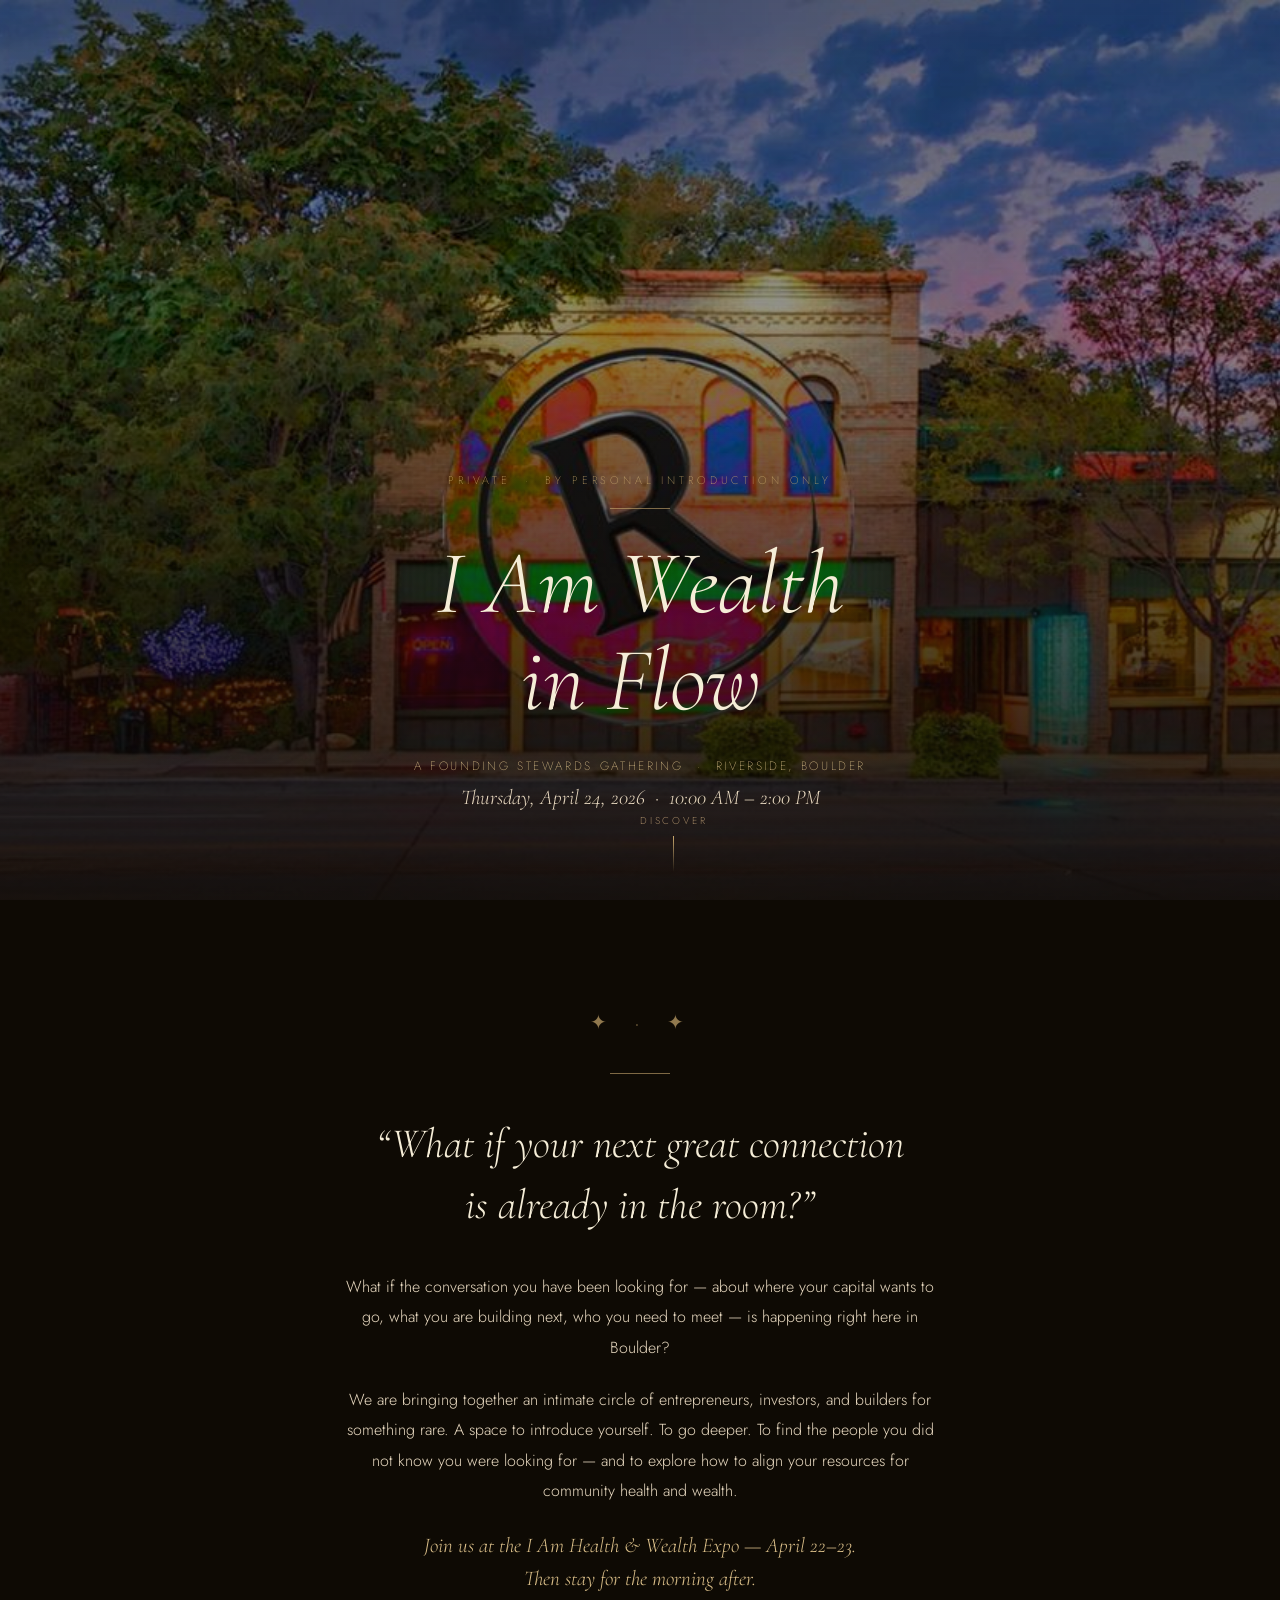
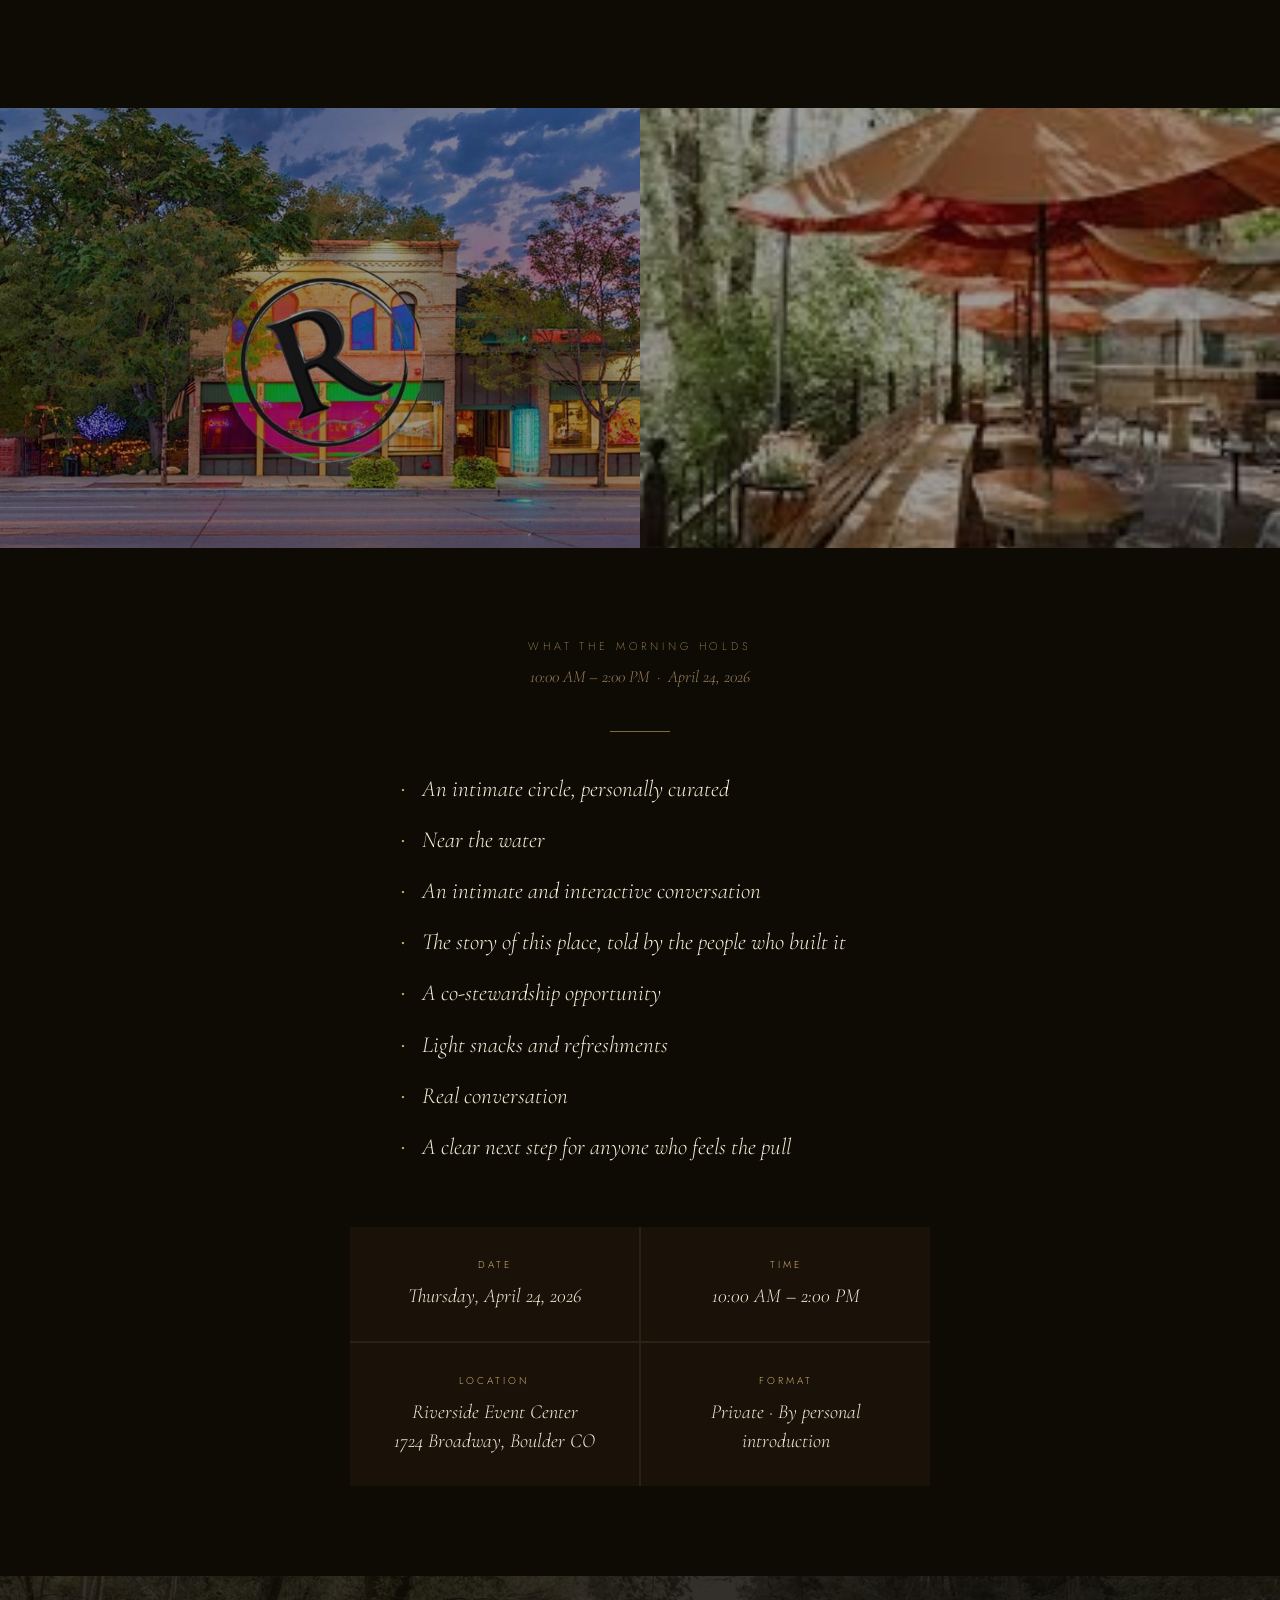
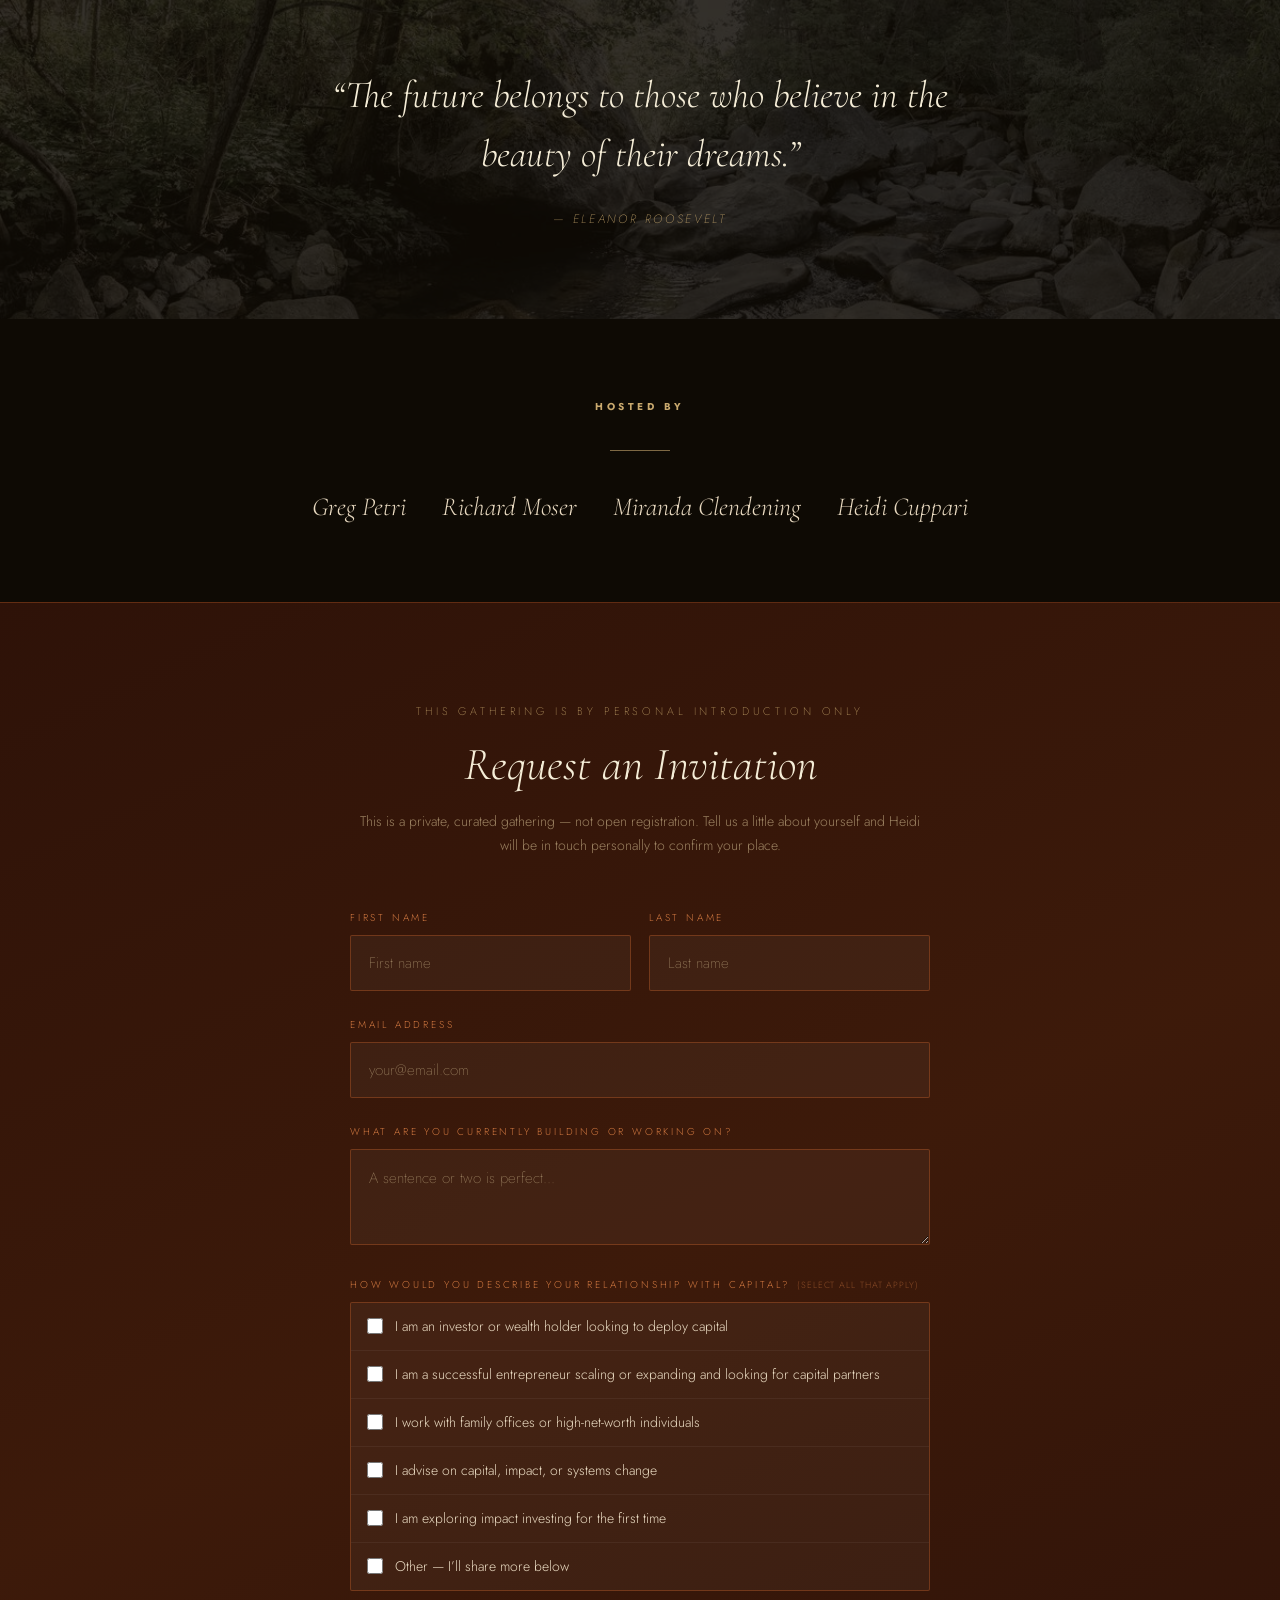
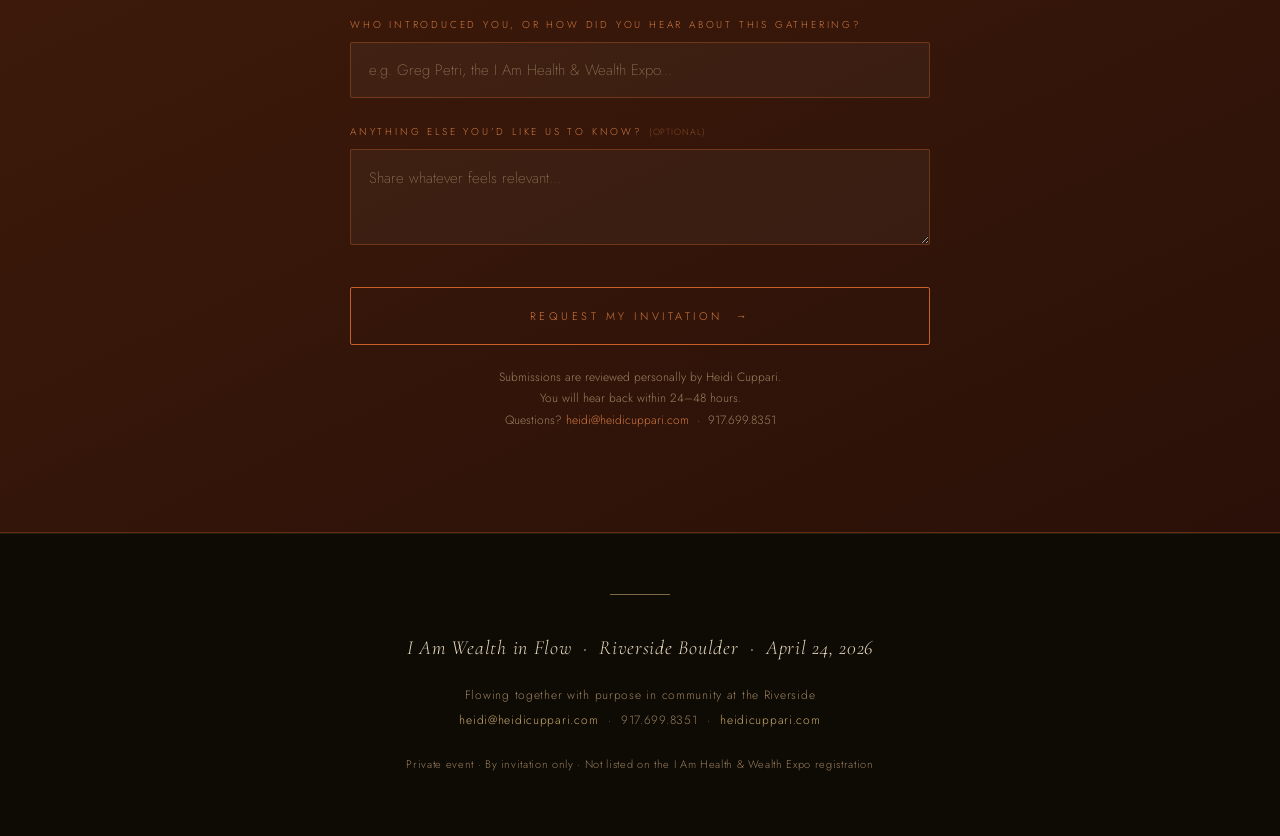
==== wealth-in-flow/index.html @ d9afe70b "Add files via upload" ====
<!DOCTYPE html>
<html lang="en">
<head>
<meta charset="UTF-8">
<meta name="viewport" content="width=device-width, initial-scale=1.0">
<title>I Am Wealth in Flow · April 24, 2026 · Riverside Boulder</title>
<link rel="preconnect" href="https://fonts.googleapis.com">
<link href="https://fonts.googleapis.com/css2?family=Cormorant+Garamond:ital,wght@0,300;0,400;1,300;1,400;1,600&family=Jost:wght@200;300;400;500&display=swap" rel="stylesheet">
<style>
:root {
  --gold: #C9A96E;
  --gold-light: #DCC08A;
  --dark: #0E0A04;
  --dark2: #1A1208;
  --cream: #F5EDD7;
  --cream2: #E8D9C0;
  --muted: #9A8060;
  --terra: #C8602A;
  --terra-light: #D07840;
}
* { margin:0; padding:0; box-sizing:border-box; }
html { scroll-behavior:smooth; }
body { background:var(--dark); color:var(--cream); font-family:'Jost',sans-serif; font-weight:300; overflow-x:hidden; }

.hero { position:relative; height:100vh; min-height:680px; display:flex; flex-direction:column; align-items:center; justify-content:flex-end; padding-bottom:90px; overflow:hidden; }
.hero-bg { position:absolute; inset:0; background-image:url('img_building.jpg'); background-size:cover; background-position:center 40%; filter:brightness(0.58) saturate(1.1); animation:slowZoom 18s ease-out forwards; }
@keyframes slowZoom { from{transform:scale(1.05)} to{transform:scale(1.0)} }
.hero-overlay { position:absolute; inset:0; background:linear-gradient(to bottom, rgba(14,10,4,0.2) 0%, rgba(14,10,4,0) 35%, rgba(14,10,4,0.88) 100%); }
.hero-content { position:relative; text-align:center; z-index:2; opacity:0; transform:translateY(24px); animation:fadeUp 1.2s ease 0.5s forwards; }
@keyframes fadeUp { to{opacity:1;transform:translateY(0)} }
.eyebrow { display:block; font-family:'Jost',sans-serif; font-weight:200; font-size:11px; letter-spacing:0.35em; color:var(--gold); text-transform:uppercase; margin-bottom:20px; }
.hero-rule { width:60px; height:1px; background:var(--gold); margin:0 auto 26px; opacity:0.6; }
.rule { width:60px; height:1px; background:var(--gold); margin:0 auto 40px; opacity:0.6; }
.hero-title { font-family:'Cormorant Garamond',serif; font-weight:300; font-style:italic; font-size:clamp(54px,8vw,90px); line-height:1.08; color:var(--cream); margin:0 0 28px; }
.hero-subtitle { font-family:'Jost',sans-serif; font-weight:200; font-size:12px; letter-spacing:0.22em; color:var(--gold-light); text-transform:uppercase; margin-bottom:10px; }
.hero-date { font-family:'Cormorant Garamond',serif; font-style:italic; font-size:21px; color:var(--cream2); }
.scroll-cue { position:absolute; bottom:28px; left:50%; transform:translateX(-50%); display:flex; flex-direction:column; align-items:center; gap:8px; opacity:0; animation:fadeUp 1s ease 1.8s forwards; }
.scroll-cue span { font-size:10px; letter-spacing:0.28em; color:var(--muted); text-transform:uppercase; }
.scroll-arrow { width:1px; height:36px; background:linear-gradient(to bottom,var(--gold),transparent); animation:pulse 2s ease-in-out infinite; }
@keyframes pulse { 0%,100%{opacity:0.3} 50%{opacity:1} }

section { max-width:760px; margin:0 auto; padding:90px 32px; }
.full-bleed { max-width:100%; padding:0; }

.intro { text-align:center; padding-top:110px; }
.intro .orn { font-family:'Cormorant Garamond',serif; color:var(--gold); font-size:20px; letter-spacing:0.3em; margin-bottom:38px; opacity:0.7; }
.intro h2 { font-family:'Cormorant Garamond',serif; font-style:italic; font-weight:300; font-size:clamp(28px,4vw,42px); line-height:1.45; color:var(--cream); margin-bottom:36px; }
.intro p { font-size:16px; line-height:1.9; color:var(--cream2); margin-bottom:22px; max-width:600px; margin-left:auto; margin-right:auto; }
.intro p.accent { font-family:'Cormorant Garamond',serif; font-style:italic; font-size:21px; color:var(--gold-light); line-height:1.6; }

.image-strip { display:grid; grid-template-columns:1fr 1fr; height:440px; overflow:hidden; }
.img-panel { overflow:hidden; }
.img-panel img { width:100%; height:100%; object-fit:cover; filter:brightness(0.62) saturate(0.9); transition:filter 0.6s ease,transform 0.6s ease; }
.img-panel:hover img { filter:brightness(0.8) saturate(1.1); transform:scale(1.04); }

.morning { text-align:center; }
.morning h3 { font-family:'Jost',sans-serif; font-weight:200; font-size:11px; letter-spacing:0.35em; color:var(--gold); text-transform:uppercase; margin-bottom:12px; }
.morning .sub-time { font-family:'Cormorant Garamond',serif; font-style:italic; font-size:17px; color:var(--muted); margin-bottom:44px; }
.bullets { list-style:none; display:flex; flex-direction:column; gap:18px; max-width:480px; margin:0 auto 64px; }
.bullets li { font-family:'Cormorant Garamond',serif; font-style:italic; font-size:23px; color:var(--cream); line-height:1.4; display:flex; align-items:baseline; gap:16px; }
.bullets li::before { content:'·'; color:var(--gold); font-size:30px; flex-shrink:0; line-height:1; }

.details-grid { display:grid; grid-template-columns:1fr 1fr; gap:2px; background:rgba(201,169,110,0.15); max-width:580px; margin:0 auto; }
.detail-cell { background:var(--dark2); padding:30px 32px; }
.detail-label { font-size:10px; letter-spacing:0.3em; color:var(--gold); text-transform:uppercase; margin-bottom:10px; }
.detail-value { font-family:'Cormorant Garamond',serif; font-style:italic; font-size:20px; color:var(--cream); line-height:1.45; }

.quote-band { padding:90px 32px; text-align:center; position:relative; overflow:hidden; }
.quote-band::before { content:''; position:absolute; inset:0; background-image:url('img_creek.jpg'); background-size:cover; background-position:center; opacity:0.16; filter:saturate(0.4); }
.quote-band blockquote { position:relative; font-family:'Cormorant Garamond',serif; font-style:italic; font-weight:300; font-size:clamp(24px,3.5vw,38px); line-height:1.55; color:var(--cream); max-width:640px; margin:0 auto 22px; }
.quote-band cite { position:relative; font-family:'Jost',sans-serif; font-weight:200; font-size:12px; letter-spacing:0.22em; color:var(--gold); text-transform:uppercase; }

.hosts { text-align:center; padding:80px 32px; }
.hosts h3 { font-size:10px; letter-spacing:0.35em; color:var(--gold); text-transform:uppercase; margin-bottom:36px; }
.host-names { display:flex; flex-wrap:wrap; justify-content:center; gap:8px 36px; }
.host-name { font-family:'Cormorant Garamond',serif; font-style:italic; font-size:26px; color:var(--cream2); }

.form-section { background:linear-gradient(155deg,#2E1208 0%,#3D1A0A 45%,#2A1008 100%); border-top:1px solid rgba(210,100,40,0.3); border-bottom:1px solid rgba(210,100,40,0.3); padding:100px 32px; text-align:center; }
.form-inner { max-width:580px; margin:0 auto; }
.form-section .eyebrow { margin-bottom:16px; }
.form-section h2 { font-family:'Cormorant Garamond',serif; font-style:italic; font-weight:300; font-size:clamp(32px,4vw,46px); color:var(--cream); line-height:1.3; margin-bottom:14px; }
.form-section .sub { font-size:14px; color:var(--muted); line-height:1.75; margin-bottom:52px; }
.form-group { margin-bottom:26px; text-align:left; }
.form-group > label { display:block; font-size:10px; letter-spacing:0.28em; color:var(--terra-light); text-transform:uppercase; margin-bottom:10px; }
.form-group input, .form-group textarea { width:100%; background:rgba(255,255,255,0.04); border:1px solid rgba(210,100,40,0.35); border-radius:2px; padding:16px 18px; color:var(--cream); font-family:'Jost',sans-serif; font-weight:300; font-size:15px; outline:none; transition:border-color 0.3s,background 0.3s; }
.form-group input:focus, .form-group textarea:focus { border-color:var(--terra); background:rgba(210,100,40,0.08); }
.form-group input::placeholder, .form-group textarea::placeholder { color:var(--muted); font-weight:200; }
.form-group textarea { resize:vertical; min-height:96px; line-height:1.65; }
.form-row { display:grid; grid-template-columns:1fr 1fr; gap:18px; }

.multi-select-wrap { background:rgba(255,255,255,0.04); border:1px solid rgba(210,100,40,0.35); border-radius:2px; }
.ms-option { display:flex; align-items:flex-start; gap:12px; padding:13px 16px; transition:background 0.2s; cursor:pointer; }
.ms-option:not(:last-child) { border-bottom:1px solid rgba(255,255,255,0.05); }
.ms-option:hover { background:rgba(210,100,40,0.08); }
.ms-option input[type="checkbox"] { width:16px; height:16px; min-width:16px; margin-top:2px; accent-color:var(--terra); cursor:pointer; }
.ms-label { font-family:'Jost',sans-serif; font-weight:300; font-size:14px; color:var(--cream2); line-height:1.5; cursor:pointer; }

.submit-btn { width:100%; padding:20px; background:transparent; border:1px solid var(--terra); color:var(--terra-light); font-family:'Jost',sans-serif; font-weight:300; font-size:11px; letter-spacing:0.32em; text-transform:uppercase; cursor:pointer; transition:all 0.35s ease; margin-top:10px; border-radius:2px; }
.submit-btn:hover { background:var(--terra); color:#fff; letter-spacing:0.42em; }
.submit-btn:disabled { opacity:0.6; cursor:not-allowed; letter-spacing:0.32em; }
.form-note { font-size:12px; color:var(--muted); margin-top:22px; line-height:1.8; }
.form-note a { color:var(--terra-light); text-decoration:none; }

.success-msg { display:none; text-align:center; padding:48px 0; }
.success-msg .ck { font-size:36px; color:var(--terra-light); margin-bottom:22px; }
.success-msg h3 { font-family:'Cormorant Garamond',serif; font-style:italic; font-size:32px; color:var(--cream); margin-bottom:16px; }
.success-msg p { font-size:15px; color:var(--cream2); line-height:1.75; }

footer { text-align:center; padding:60px 32px; border-top:1px solid rgba(201,169,110,0.12); }
footer p { font-size:12px; color:var(--muted); letter-spacing:0.06em; line-height:2.1; }
footer a { color:var(--gold); text-decoration:none; }

.fade-in { opacity:0; transform:translateY(28px); transition:opacity 0.85s ease,transform 0.85s ease; }
.fade-in.visible { opacity:1; transform:translateY(0); }

@media(max-width:600px) {
  .form-row { grid-template-columns:1fr; }
  .details-grid { grid-template-columns:1fr; }
  .image-strip { grid-template-columns:1fr; height:auto; }
  .img-panel { height:260px; }
  .host-names { gap:6px 20px; }
}
</style>
</head>
<body>

<div class="hero">
  <div class="hero-bg"></div>
  <div class="hero-overlay"></div>
  <div class="hero-content">
    <span class="eyebrow">Private &nbsp;·&nbsp; By Personal Introduction Only</span>
    <div class="hero-rule"></div>
    <h1 class="hero-title">I Am Wealth<br>in Flow</h1>
    <p class="hero-subtitle">A Founding Stewards Gathering &nbsp;·&nbsp; Riverside, Boulder</p>
    <p class="hero-date">Thursday, April 24, 2026 &nbsp;&middot;&nbsp; 10:00 AM &ndash; 2:00 PM</p>
  </div>
  <div class="scroll-cue">
    <span>Discover</span>
    <div class="scroll-arrow"></div>
  </div>
</div>

<section class="intro fade-in">
  <div class="orn">✦ &nbsp;·&nbsp; ✦</div>
  <div class="rule"></div>
  <h2>&ldquo;What if your next great connection<br>is already in the room?&rdquo;</h2>
  <p>What if the conversation you have been looking for &mdash; about where your capital wants to go, what you are building next, who you need to meet &mdash; is happening right here in Boulder?</p>
  <p>We are bringing together an intimate circle of entrepreneurs, investors, and builders for something rare. A space to introduce yourself. To go deeper. To find the people you did not know you were looking for &mdash; and to explore how to align your resources for community health and wealth.</p>
  <p class="accent">Join us at the I Am Health &amp; Wealth Expo &mdash; April 22&ndash;23.<br>Then stay for the morning after.</p>
</section>

<div class="image-strip full-bleed fade-in">
  <div class="img-panel"><img src="img_building.jpg" alt="Riverside Boulder at dusk"></div>
  <div class="img-panel"><img src="img_patio.jpg" alt="Riverside patio"></div>
</div>

<section class="morning fade-in">
  <h3>What the Morning Holds</h3>
  <p class="sub-time">10:00 AM &ndash; 2:00 PM &nbsp;&middot;&nbsp; April 24, 2026</p>
  <div class="rule"></div>
  <ul class="bullets">
    <li>An intimate circle, personally curated</li>
    <li>Near the water</li>
    <li>An intimate and interactive conversation</li>
    <li>The story of this place, told by the people who built it</li>
    <li>A co-stewardship opportunity</li>
    <li>Light snacks and refreshments</li>
    <li>Real conversation</li>
    <li>A clear next step for anyone who feels the pull</li>
  </ul>
  <div class="details-grid">
    <div class="detail-cell"><div class="detail-label">Date</div><div class="detail-value">Thursday, April 24, 2026</div></div>
    <div class="detail-cell"><div class="detail-label">Time</div><div class="detail-value">10:00 AM &ndash; 2:00 PM</div></div>
    <div class="detail-cell"><div class="detail-label">Location</div><div class="detail-value">Riverside Event Center<br>1724 Broadway, Boulder CO</div></div>
    <div class="detail-cell"><div class="detail-label">Format</div><div class="detail-value">Private &middot; By personal introduction</div></div>
  </div>
</section>

<div class="quote-band fade-in">
  <blockquote>&ldquo;The future belongs to those who believe in the beauty of their dreams.&rdquo;</blockquote>
  <cite>&mdash; Eleanor Roosevelt</cite>
</div>

<div class="hosts fade-in">
  <h3>Hosted By</h3>
  <div class="rule"></div>
  <div class="host-names">
    <span class="host-name">Greg Petri</span>
    <span class="host-name">Richard Moser</span>
    <span class="host-name">Miranda Clendening</span>
    <span class="host-name">Heidi Cuppari</span>
  </div>
</div>

<div class="form-section fade-in">
  <div class="form-inner">
    <span class="eyebrow">This gathering is by personal introduction only</span>
    <h2>Request an Invitation</h2>
    <p class="sub">This is a private, curated gathering &mdash; not open registration. Tell us a little about yourself and Heidi will be in touch personally to confirm your place.</p>

    <form id="inviteForm" action="https://formspree.io/f/xnjojddd" method="POST">
      <input type="hidden" name="_subject" value="I Am Wealth in Flow — Invitation Request">

      <div class="form-row">
        <div class="form-group">
          <label>First Name</label>
          <input type="text" name="first_name" placeholder="First name" required>
        </div>
        <div class="form-group">
          <label>Last Name</label>
          <input type="text" name="last_name" placeholder="Last name" required>
        </div>
      </div>

      <div class="form-group">
        <label>Email Address</label>
        <input type="email" name="email" placeholder="your@email.com" required>
      </div>

      <div class="form-group">
        <label>What are you currently building or working on?</label>
        <textarea name="building" placeholder="A sentence or two is perfect..." required></textarea>
      </div>

      <div class="form-group">
        <label>How would you describe your relationship with capital? <span style="opacity:0.5;font-size:9px;letter-spacing:0.1em;">(select all that apply)</span></label>
        <div class="multi-select-wrap">
          <label class="ms-option">
            <input type="checkbox" name="capital_rel[]" value="investor">
            <span class="ms-label">I am an investor or wealth holder looking to deploy capital</span>
          </label>
          <label class="ms-option">
            <input type="checkbox" name="capital_rel[]" value="entrepreneur_scaling">
            <span class="ms-label">I am a successful entrepreneur scaling or expanding and looking for capital partners</span>
          </label>
          <label class="ms-option">
            <input type="checkbox" name="capital_rel[]" value="family_office">
            <span class="ms-label">I work with family offices or high-net-worth individuals</span>
          </label>
          <label class="ms-option">
            <input type="checkbox" name="capital_rel[]" value="advisor">
            <span class="ms-label">I advise on capital, impact, or systems change</span>
          </label>
          <label class="ms-option">
            <input type="checkbox" name="capital_rel[]" value="exploring">
            <span class="ms-label">I am exploring impact investing for the first time</span>
          </label>
          <label class="ms-option">
            <input type="checkbox" name="capital_rel[]" value="other">
            <span class="ms-label">Other &mdash; I&rsquo;ll share more below</span>
          </label>
        </div>
      </div>

      <div class="form-group">
        <label>Who introduced you, or how did you hear about this gathering?</label>
        <input type="text" name="referral" placeholder="e.g. Greg Petri, the I Am Health &amp; Wealth Expo..." required>
      </div>

      <div class="form-group">
        <label>Anything else you&rsquo;d like us to know? <span style="opacity:0.5;font-size:9px;letter-spacing:0.1em;">(optional)</span></label>
        <textarea name="additional" placeholder="Share whatever feels relevant..."></textarea>
      </div>

      <button type="submit" class="submit-btn" id="submitBtn">Request My Invitation &nbsp;&rarr;</button>
      <p class="form-note">
        Submissions are reviewed personally by Heidi Cuppari.<br>
        You will hear back within 24&ndash;48 hours.<br>
        Questions? <a href="mailto:heidi@heidicuppari.com">heidi@heidicuppari.com</a> &nbsp;&middot;&nbsp; 917.699.8351
      </p>
    </form>

    <div class="success-msg" id="successMsg">
      <div class="ck">✦</div>
      <h3>Your request has been received.</h3>
      <p>Thank you for your interest in I Am Wealth in Flow.<br>
      Heidi will review your request personally and be in touch within 24&ndash;48 hours.<br><br>
      <em style="font-family:'Cormorant Garamond',serif;font-size:18px;color:var(--terra-light);">We look forward to welcoming you to the water.</em></p>
    </div>
  </div>
</div>

<footer>
  <div class="rule" style="margin-bottom:32px;"></div>
  <p><span style="font-family:'Cormorant Garamond',serif;font-style:italic;font-size:20px;color:var(--cream2);font-weight:300;">I Am Wealth in Flow &nbsp;&middot;&nbsp; Riverside Boulder &nbsp;&middot;&nbsp; April 24, 2026</span></p>
  <p style="margin-top:14px;">Flowing together with purpose in community at the Riverside</p>
  <p><a href="mailto:heidi@heidicuppari.com">heidi@heidicuppari.com</a> &nbsp;&middot;&nbsp; 917.699.8351 &nbsp;&middot;&nbsp; <a href="https://heidicuppari.com" target="_blank">heidicuppari.com</a></p>
  <p style="margin-top:20px;font-size:11px;">Private event &middot; By invitation only &middot; Not listed on the I Am Health &amp; Wealth Expo registration</p>
</footer>

<script>
const observer = new IntersectionObserver((entries) => {
  entries.forEach(e => {
    if (e.isIntersecting) { e.target.classList.add('visible'); observer.unobserve(e.target); }
  });
}, { threshold: 0.1 });
document.querySelectorAll('.fade-in').forEach(el => observer.observe(el));

document.getElementById('inviteForm').addEventListener('submit', async function(e) {
  e.preventDefault();
  const form = this;
  const btn = document.getElementById('submitBtn');
  const msg = document.getElementById('successMsg');
  btn.textContent = 'Sending...';
  btn.disabled = true;
  try {
    const res = await fetch(form.action, { method:'POST', body:new FormData(form), headers:{'Accept':'application/json'} });
    if (res.ok) {
      form.style.cssText = 'opacity:0;transition:opacity 0.4s ease;';
      setTimeout(() => {
        form.style.display = 'none';
        msg.style.cssText = 'display:block;opacity:0;transition:opacity 0.6s ease;';
        setTimeout(() => { msg.style.opacity = '1'; }, 50);
      }, 400);
    } else {
      btn.textContent = 'Something went wrong — please email heidi@heidicuppari.com';
      btn.style.fontSize = '10px';
      btn.disabled = false;
    }
  } catch(err) {
    btn.textContent = 'Something went wrong — please email heidi@heidicuppari.com';
    btn.style.fontSize = '10px';
    btn.disabled = false;
  }
});
</script>

</body>
</html>
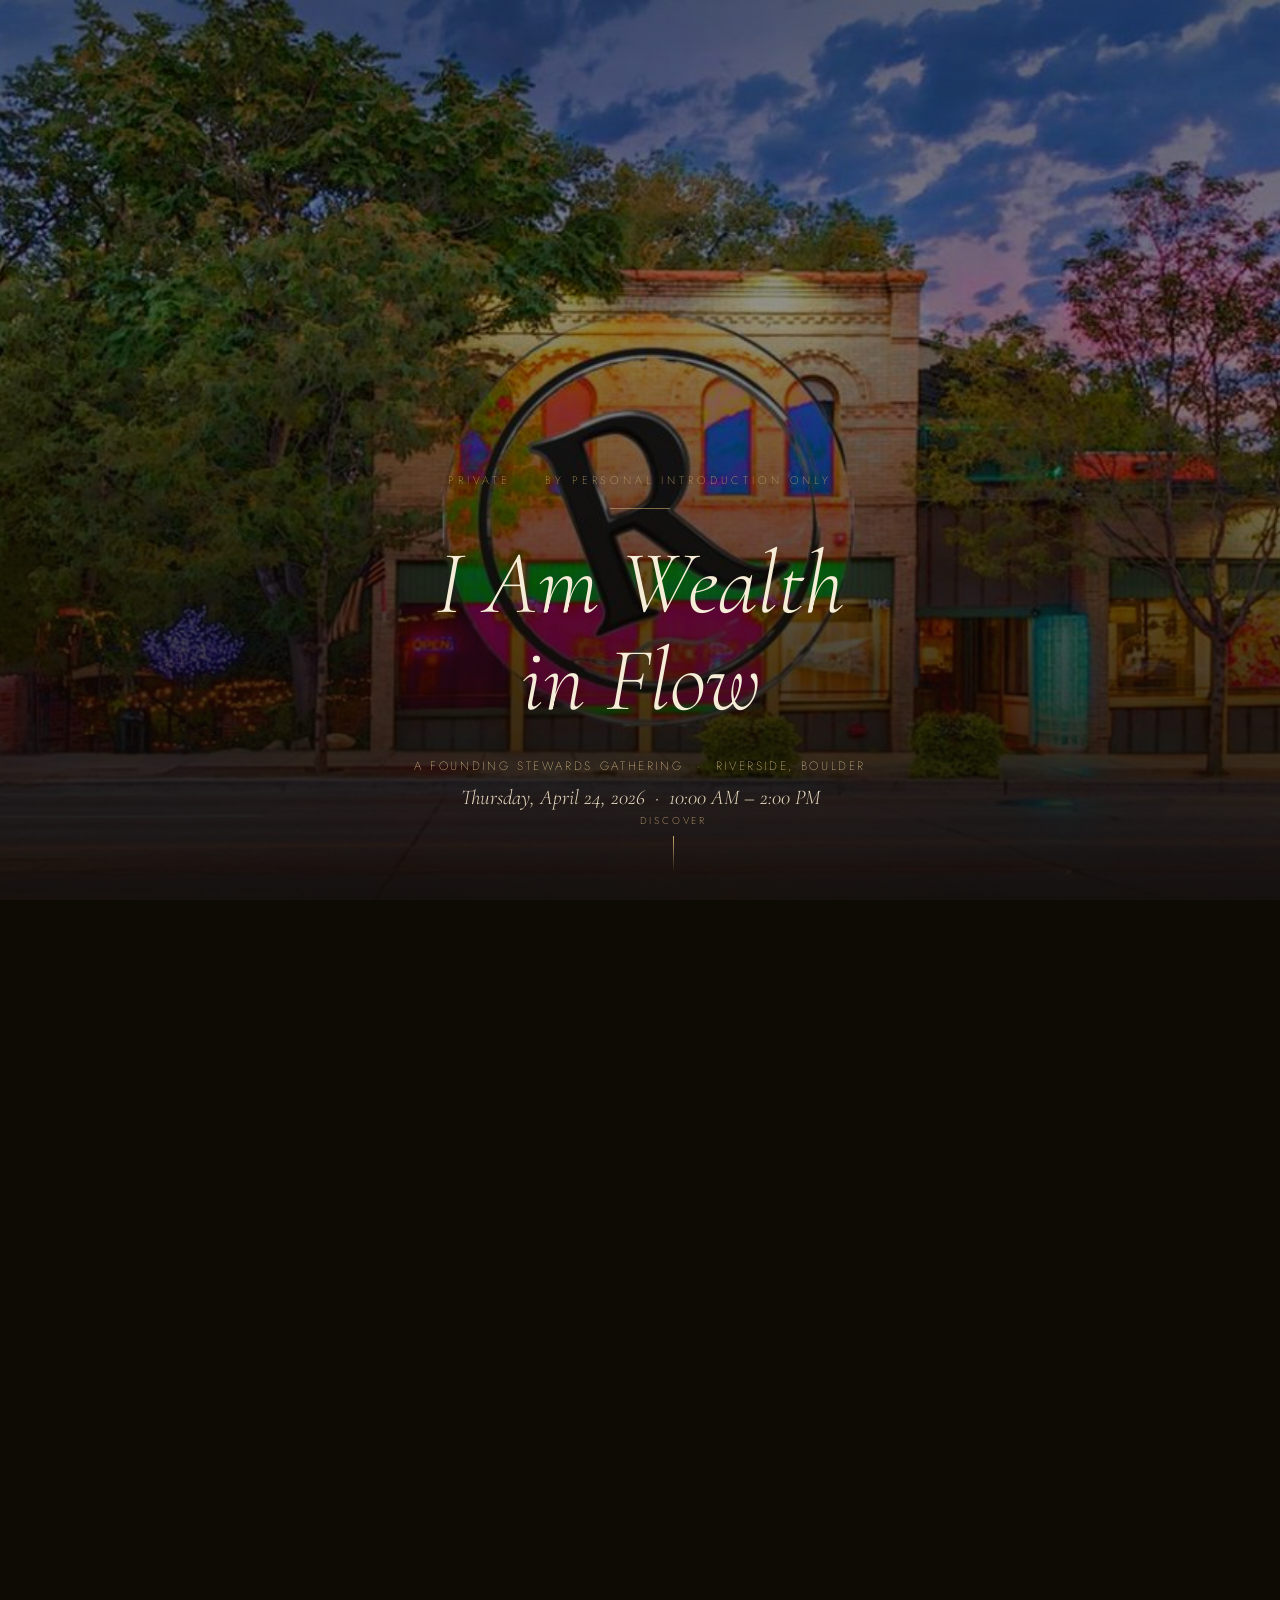
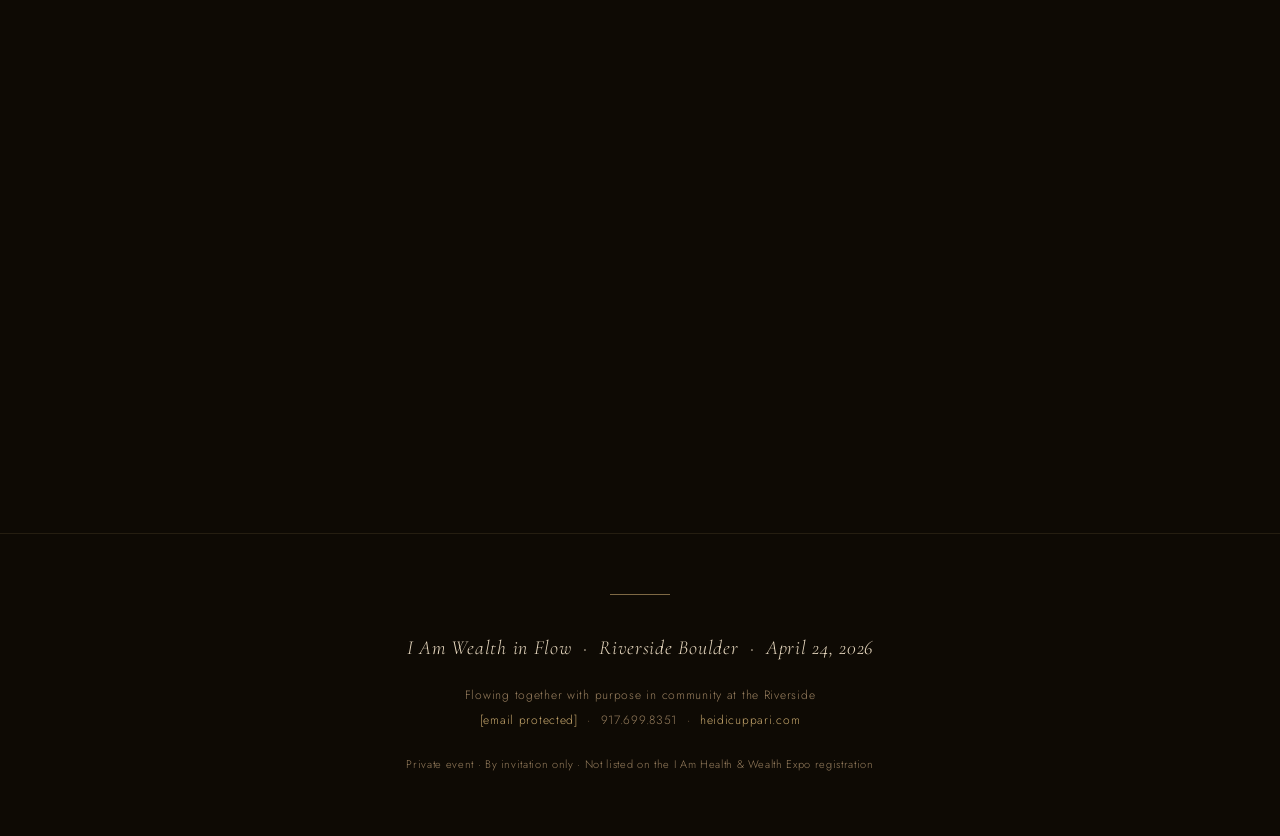
==== commit 0ca7044f: "Add files via upload" ====
--- a/wealth-in-flow/index.html
+++ b/wealth-in-flow/index.html
@@ -15,8 +15,8 @@
   --cream: #F5EDD7;
   --cream2: #E8D9C0;
   --muted: #9A8060;
-  --terra: #C8602A;
-  --terra-light: #D07840;
+  
+  
 }
 * { margin:0; padding:0; box-sizing:border-box; }
 html { scroll-behavior:smooth; }
@@ -75,34 +75,34 @@
 .host-names { display:flex; flex-wrap:wrap; justify-content:center; gap:8px 36px; }
 .host-name { font-family:'Cormorant Garamond',serif; font-style:italic; font-size:26px; color:var(--cream2); }
 
-.form-section { background:linear-gradient(155deg,#2E1208 0%,#3D1A0A 45%,#2A1008 100%); border-top:1px solid rgba(210,100,40,0.3); border-bottom:1px solid rgba(210,100,40,0.3); padding:100px 32px; text-align:center; }
+.form-section { background:linear-gradient(155deg,#1A1208 0%,#221608 45%,#1A1005 100%); border-top:1px solid rgba(201,169,110,0.25); border-bottom:1px solid rgba(201,169,110,0.25); padding:100px 32px; text-align:center; }
 .form-inner { max-width:580px; margin:0 auto; }
 .form-section .eyebrow { margin-bottom:16px; }
 .form-section h2 { font-family:'Cormorant Garamond',serif; font-style:italic; font-weight:300; font-size:clamp(32px,4vw,46px); color:var(--cream); line-height:1.3; margin-bottom:14px; }
 .form-section .sub { font-size:14px; color:var(--muted); line-height:1.75; margin-bottom:52px; }
 .form-group { margin-bottom:26px; text-align:left; }
-.form-group > label { display:block; font-size:10px; letter-spacing:0.28em; color:var(--terra-light); text-transform:uppercase; margin-bottom:10px; }
-.form-group input, .form-group textarea { width:100%; background:rgba(255,255,255,0.04); border:1px solid rgba(210,100,40,0.35); border-radius:2px; padding:16px 18px; color:var(--cream); font-family:'Jost',sans-serif; font-weight:300; font-size:15px; outline:none; transition:border-color 0.3s,background 0.3s; }
-.form-group input:focus, .form-group textarea:focus { border-color:var(--terra); background:rgba(210,100,40,0.08); }
+.form-group > label { display:block; font-size:10px; letter-spacing:0.28em; color:var(--gold-light); text-transform:uppercase; margin-bottom:10px; }
+.form-group input, .form-group textarea { width:100%; background:rgba(255,255,255,0.04); border:1px solid rgba(201,169,110,0.3); border-radius:2px; padding:16px 18px; color:var(--cream); font-family:'Jost',sans-serif; font-weight:300; font-size:15px; outline:none; transition:border-color 0.3s,background 0.3s; }
+.form-group input:focus, .form-group textarea:focus { border-color:var(--gold); background:rgba(201,169,110,0.07); }
 .form-group input::placeholder, .form-group textarea::placeholder { color:var(--muted); font-weight:200; }
 .form-group textarea { resize:vertical; min-height:96px; line-height:1.65; }
 .form-row { display:grid; grid-template-columns:1fr 1fr; gap:18px; }
 
-.multi-select-wrap { background:rgba(255,255,255,0.04); border:1px solid rgba(210,100,40,0.35); border-radius:2px; }
+.multi-select-wrap { background:rgba(255,255,255,0.04); border:1px solid rgba(201,169,110,0.3); border-radius:2px; }
 .ms-option { display:flex; align-items:flex-start; gap:12px; padding:13px 16px; transition:background 0.2s; cursor:pointer; }
 .ms-option:not(:last-child) { border-bottom:1px solid rgba(255,255,255,0.05); }
-.ms-option:hover { background:rgba(210,100,40,0.08); }
-.ms-option input[type="checkbox"] { width:16px; height:16px; min-width:16px; margin-top:2px; accent-color:var(--terra); cursor:pointer; }
+.ms-option:hover { background:rgba(201,169,110,0.07); }
+.ms-option input[type="checkbox"] { width:16px; height:16px; min-width:16px; margin-top:2px; accent-color:var(--gold); cursor:pointer; }
 .ms-label { font-family:'Jost',sans-serif; font-weight:300; font-size:14px; color:var(--cream2); line-height:1.5; cursor:pointer; }
 
-.submit-btn { width:100%; padding:20px; background:transparent; border:1px solid var(--terra); color:var(--terra-light); font-family:'Jost',sans-serif; font-weight:300; font-size:11px; letter-spacing:0.32em; text-transform:uppercase; cursor:pointer; transition:all 0.35s ease; margin-top:10px; border-radius:2px; }
-.submit-btn:hover { background:var(--terra); color:#fff; letter-spacing:0.42em; }
+.submit-btn { width:100%; padding:20px; background:transparent; border:1px solid var(--gold); color:var(--gold-light); font-family:'Jost',sans-serif; font-weight:300; font-size:11px; letter-spacing:0.32em; text-transform:uppercase; cursor:pointer; transition:all 0.35s ease; margin-top:10px; border-radius:2px; }
+.submit-btn:hover { background:var(--gold); color:var(--dark); letter-spacing:0.42em; }
 .submit-btn:disabled { opacity:0.6; cursor:not-allowed; letter-spacing:0.32em; }
 .form-note { font-size:12px; color:var(--muted); margin-top:22px; line-height:1.8; }
-.form-note a { color:var(--terra-light); text-decoration:none; }
+.form-note a { color:var(--gold-light); text-decoration:none; }
 
 .success-msg { display:none; text-align:center; padding:48px 0; }
-.success-msg .ck { font-size:36px; color:var(--terra-light); margin-bottom:22px; }
+.success-msg .ck { font-size:36px; color:var(--gold-light); margin-bottom:22px; }
 .success-msg h3 { font-family:'Cormorant Garamond',serif; font-style:italic; font-size:32px; color:var(--cream); margin-bottom:16px; }
 .success-msg p { font-size:15px; color:var(--cream2); line-height:1.75; }
 
@@ -266,7 +266,7 @@
       <p class="form-note">
         Submissions are reviewed personally by Heidi Cuppari.<br>
         You will hear back within 24&ndash;48 hours.<br>
-        Questions? <a href="mailto:heidi@heidicuppari.com">heidi@heidicuppari.com</a> &nbsp;&middot;&nbsp; 917.699.8351
+        Questions? <a href="/cdn-cgi/l/email-protection#036b666a676a436b666a676a6076737362716a2d606c6e"><span class="__cf_email__" data-cfemail="167e737f727f567e737f727f7563666677647f3875797b">[email&#160;protected]</span></a> &nbsp;&middot;&nbsp; 917.699.8351
       </p>
     </form>
 
@@ -275,7 +275,7 @@
       <h3>Your request has been received.</h3>
       <p>Thank you for your interest in I Am Wealth in Flow.<br>
       Heidi will review your request personally and be in touch within 24&ndash;48 hours.<br><br>
-      <em style="font-family:'Cormorant Garamond',serif;font-size:18px;color:var(--terra-light);">We look forward to welcoming you to the water.</em></p>
+      <em style="font-family:'Cormorant Garamond',serif;font-size:18px;color:var(--gold-light);">We look forward to welcoming you to the water.</em></p>
     </div>
   </div>
 </div>
@@ -284,11 +284,11 @@
   <div class="rule" style="margin-bottom:32px;"></div>
   <p><span style="font-family:'Cormorant Garamond',serif;font-style:italic;font-size:20px;color:var(--cream2);font-weight:300;">I Am Wealth in Flow &nbsp;&middot;&nbsp; Riverside Boulder &nbsp;&middot;&nbsp; April 24, 2026</span></p>
   <p style="margin-top:14px;">Flowing together with purpose in community at the Riverside</p>
-  <p><a href="mailto:heidi@heidicuppari.com">heidi@heidicuppari.com</a> &nbsp;&middot;&nbsp; 917.699.8351 &nbsp;&middot;&nbsp; <a href="https://heidicuppari.com" target="_blank">heidicuppari.com</a></p>
+  <p><a href="/cdn-cgi/l/email-protection#b0d8d5d9d4d9f0d8d5d9d4d9d3c5c0c0d1c2d99ed3dfdd"><span class="__cf_email__" data-cfemail="543c313d303d143c313d303d3721242435263d7a373b39">[email&#160;protected]</span></a> &nbsp;&middot;&nbsp; 917.699.8351 &nbsp;&middot;&nbsp; <a href="https://heidicuppari.com" target="_blank">heidicuppari.com</a></p>
   <p style="margin-top:20px;font-size:11px;">Private event &middot; By invitation only &middot; Not listed on the I Am Health &amp; Wealth Expo registration</p>
 </footer>
 
-<script>
+<script data-cfasync="false" src="/cdn-cgi/scripts/5c5dd728/cloudflare-static/email-decode.min.js"></script><script>
 const observer = new IntersectionObserver((entries) => {
   entries.forEach(e => {
     if (e.isIntersecting) { e.target.classList.add('visible'); observer.unobserve(e.target); }
@@ -310,13 +310,8 @@
       setTimeout(() => {
         form.style.display = 'none';
         msg.style.cssText = 'display:block;opacity:0;transition:opacity 0.6s ease;';
-        setTimeout(() => { msg.style.opacity = '1'; }, 50);
-      }, 400);
-    } else {
-      btn.textContent = 'Something went wrong — please email heidi@heidicuppari.com';
-      btn.style.fontSize = '10px';
-      btn.disabled = false;
-    }
+        setTimeout(() => { msg.style.opacity = '1'; 
+    }}, 400);
   } catch(err) {
     btn.textContent = 'Something went wrong — please email heidi@heidicuppari.com';
     btn.style.fontSize = '10px';
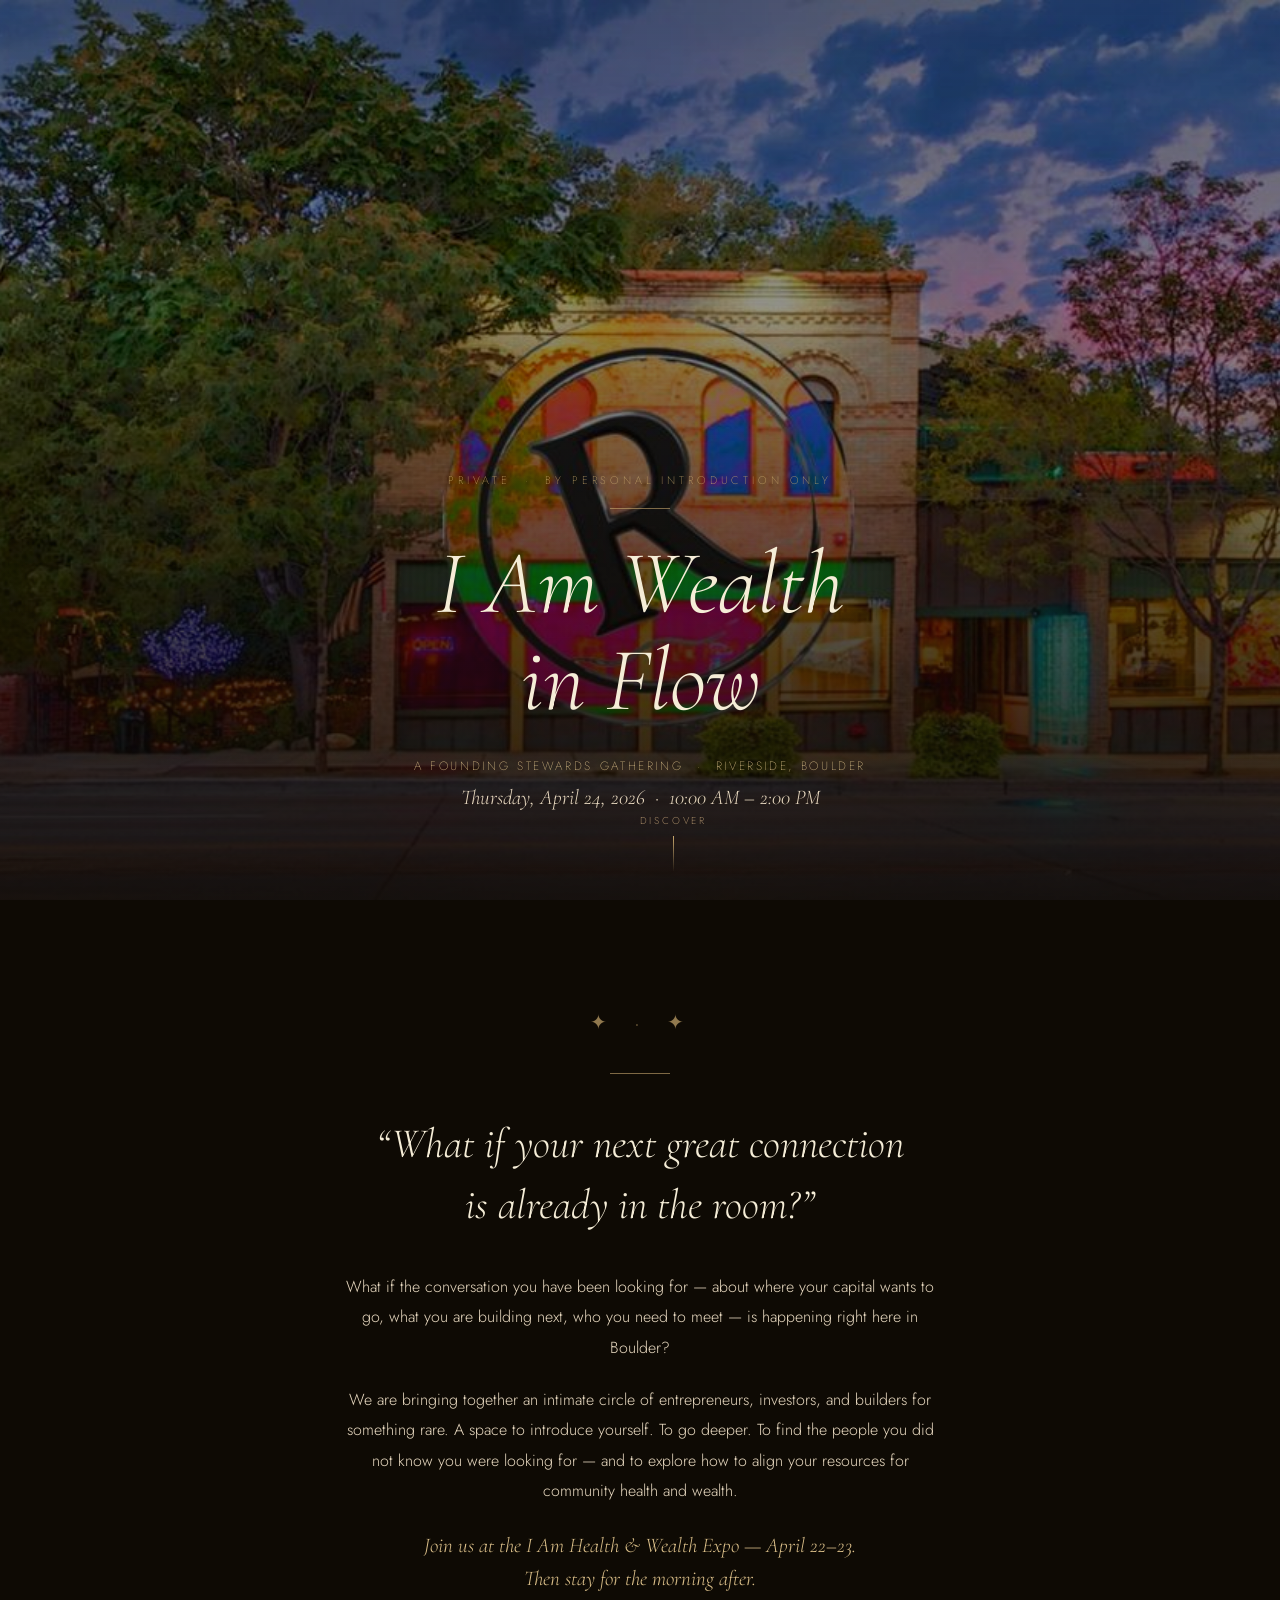
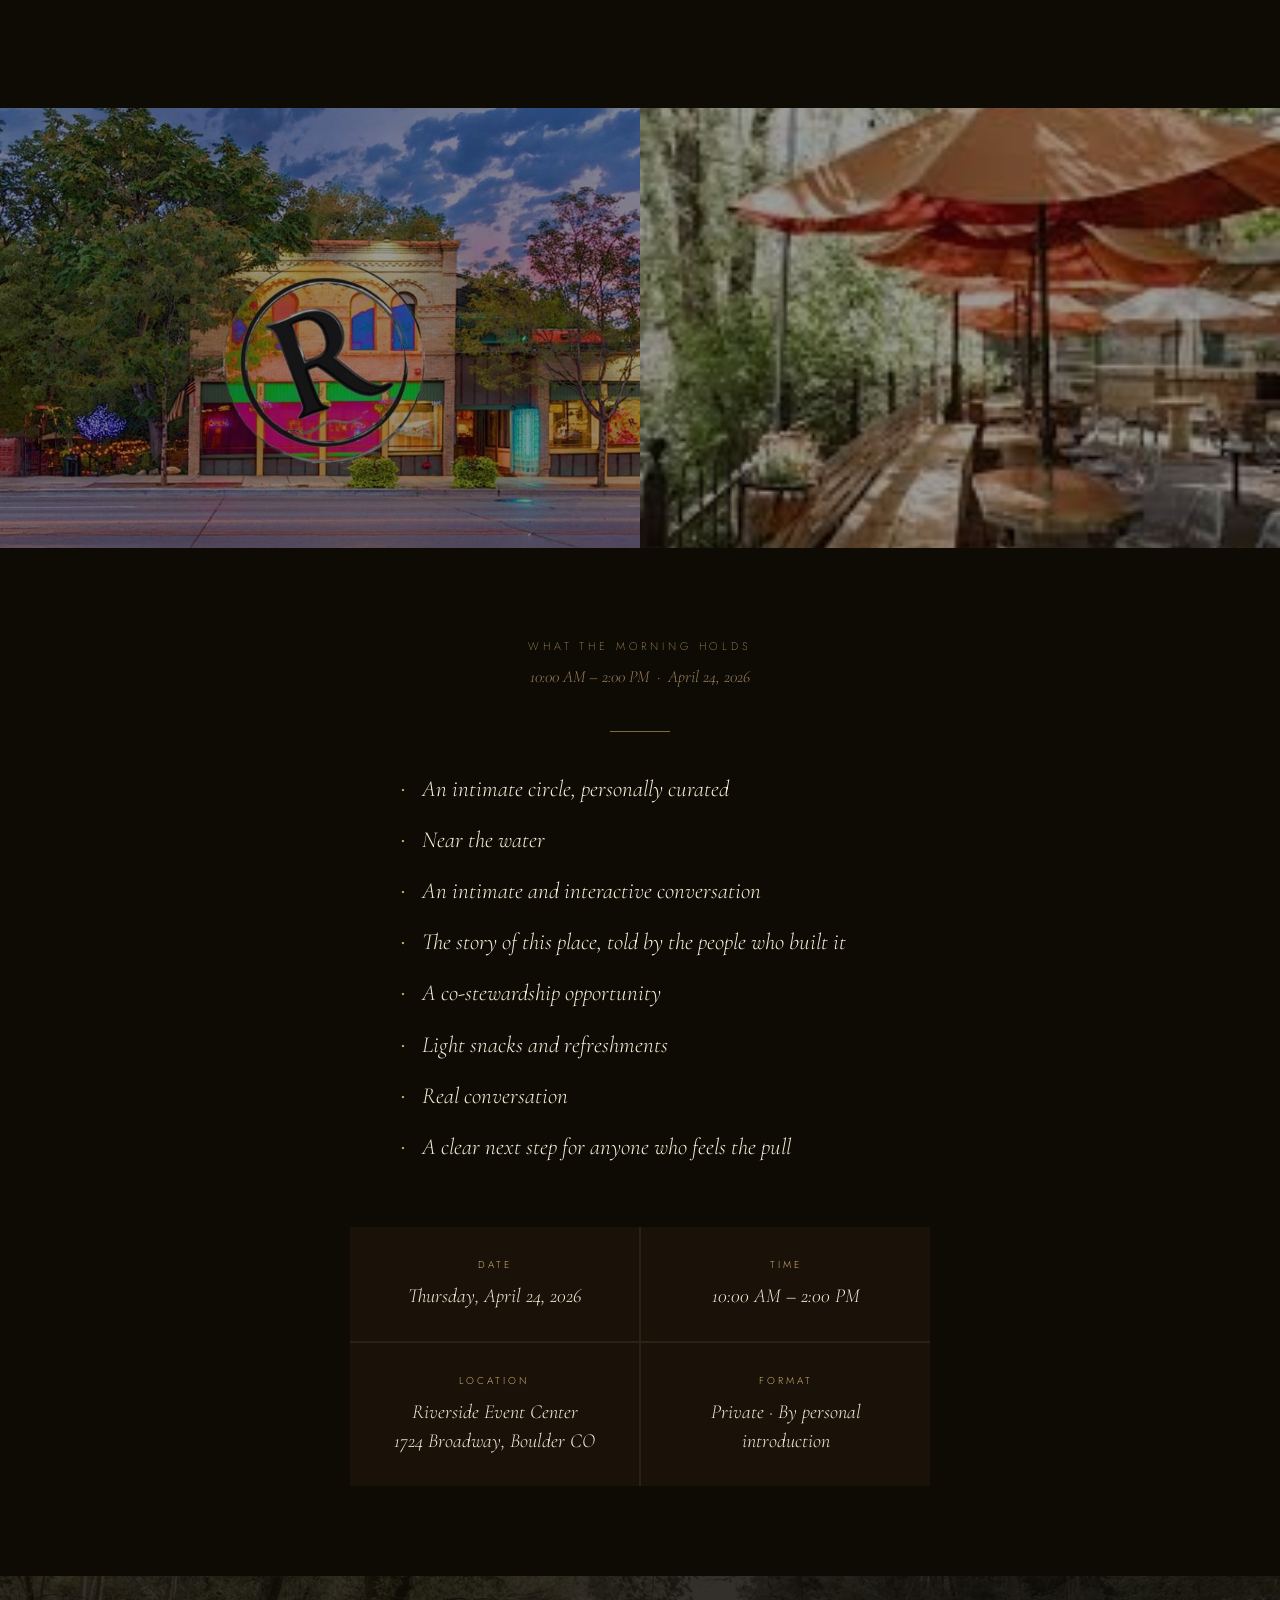
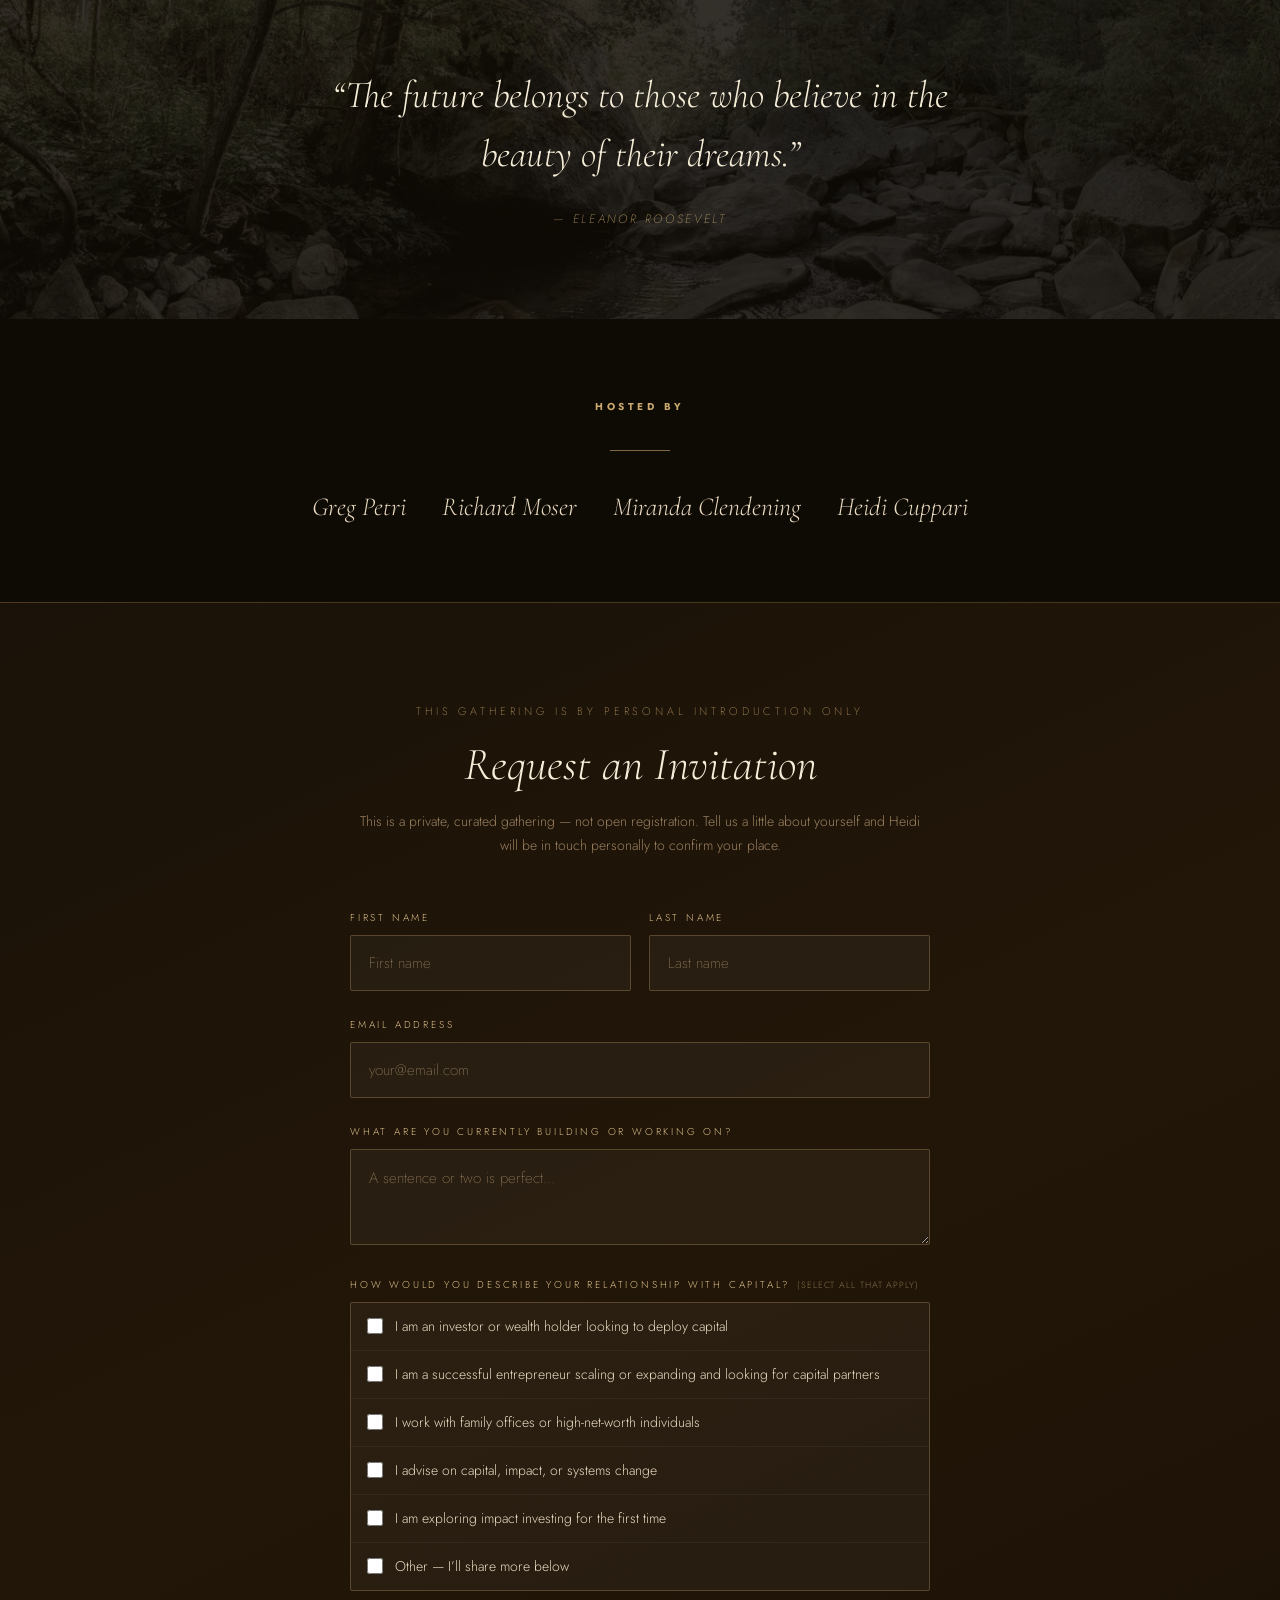
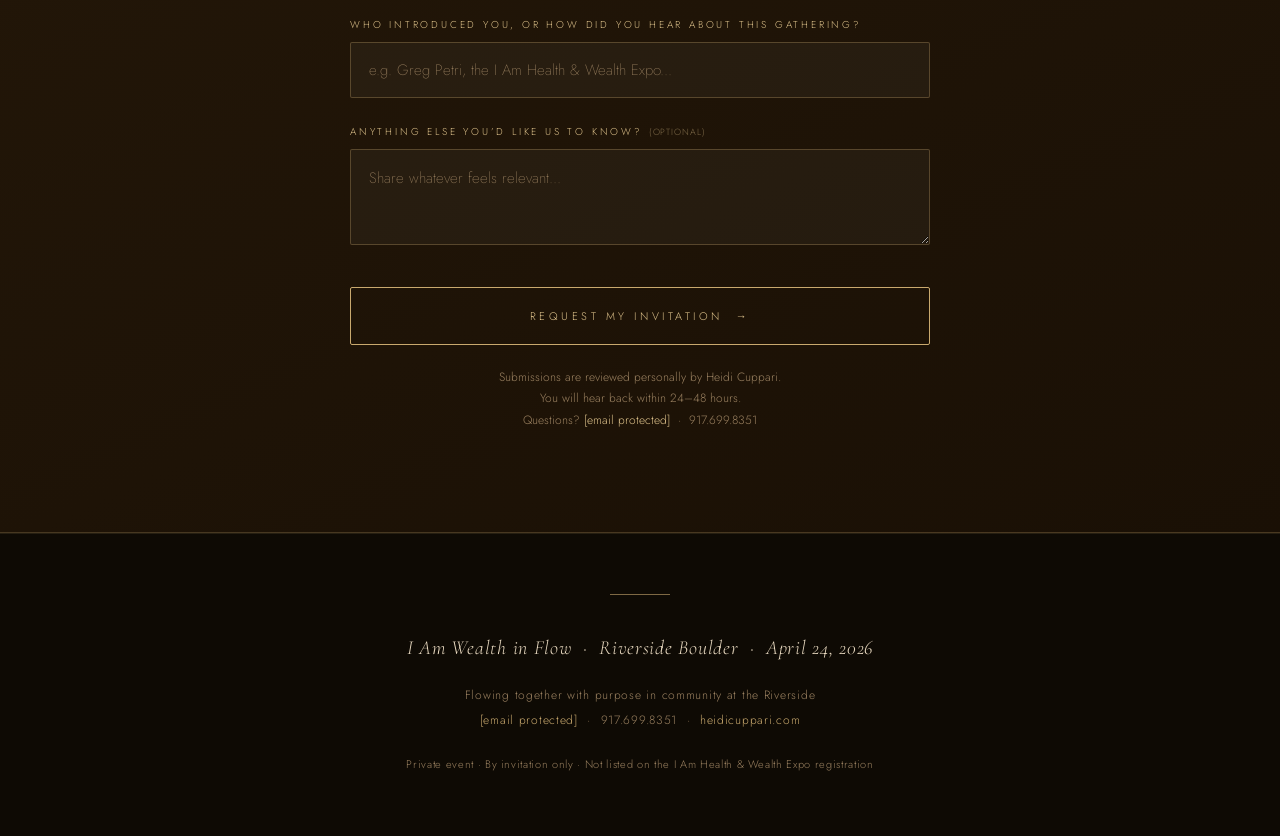
==== commit a2350a0e: "Add files via upload" ====
--- a/wealth-in-flow/index.html
+++ b/wealth-in-flow/index.html
@@ -23,7 +23,7 @@
 body { background:var(--dark); color:var(--cream); font-family:'Jost',sans-serif; font-weight:300; overflow-x:hidden; }
 
 .hero { position:relative; height:100vh; min-height:680px; display:flex; flex-direction:column; align-items:center; justify-content:flex-end; padding-bottom:90px; overflow:hidden; }
-.hero-bg { position:absolute; inset:0; background-image:url('img_building.jpg'); background-size:cover; background-position:center 40%; filter:brightness(0.58) saturate(1.1); animation:slowZoom 18s ease-out forwards; }
+.hero-bg { position:absolute; inset:0; background-image:url('./img_building.jpg'); background-size:cover; background-position:center 40%; filter:brightness(0.58) saturate(1.1); animation:slowZoom 18s ease-out forwards; }
 @keyframes slowZoom { from{transform:scale(1.05)} to{transform:scale(1.0)} }
 .hero-overlay { position:absolute; inset:0; background:linear-gradient(to bottom, rgba(14,10,4,0.2) 0%, rgba(14,10,4,0) 35%, rgba(14,10,4,0.88) 100%); }
 .hero-content { position:relative; text-align:center; z-index:2; opacity:0; transform:translateY(24px); animation:fadeUp 1.2s ease 0.5s forwards; }
@@ -66,7 +66,7 @@
 .detail-value { font-family:'Cormorant Garamond',serif; font-style:italic; font-size:20px; color:var(--cream); line-height:1.45; }
 
 .quote-band { padding:90px 32px; text-align:center; position:relative; overflow:hidden; }
-.quote-band::before { content:''; position:absolute; inset:0; background-image:url('img_creek.jpg'); background-size:cover; background-position:center; opacity:0.16; filter:saturate(0.4); }
+.quote-band::before { content:''; position:absolute; inset:0; background-image:url('./img_creek.jpg'); background-size:cover; background-position:center; opacity:0.16; filter:saturate(0.4); }
 .quote-band blockquote { position:relative; font-family:'Cormorant Garamond',serif; font-style:italic; font-weight:300; font-size:clamp(24px,3.5vw,38px); line-height:1.55; color:var(--cream); max-width:640px; margin:0 auto 22px; }
 .quote-band cite { position:relative; font-family:'Jost',sans-serif; font-weight:200; font-size:12px; letter-spacing:0.22em; color:var(--gold); text-transform:uppercase; }
 
@@ -150,8 +150,8 @@
 </section>
 
 <div class="image-strip full-bleed fade-in">
-  <div class="img-panel"><img src="img_building.jpg" alt="Riverside Boulder at dusk"></div>
-  <div class="img-panel"><img src="img_patio.jpg" alt="Riverside patio"></div>
+  <div class="img-panel"><img src="./img_building.jpg" alt="Riverside Boulder at dusk"></div>
+  <div class="img-panel"><img src="./img_patio.jpg" alt="Riverside patio"></div>
 </div>
 
 <section class="morning fade-in">
@@ -304,14 +304,23 @@
   btn.textContent = 'Sending...';
   btn.disabled = true;
   try {
-    const res = await fetch(form.action, { method:'POST', body:new FormData(form), headers:{'Accept':'application/json'} });
+    const res = await fetch(form.action, {
+      method: 'POST',
+      body: new FormData(form),
+      headers: { 'Accept': 'application/json' }
+    });
     if (res.ok) {
       form.style.cssText = 'opacity:0;transition:opacity 0.4s ease;';
-      setTimeout(() => {
+      setTimeout(function() {
         form.style.display = 'none';
         msg.style.cssText = 'display:block;opacity:0;transition:opacity 0.6s ease;';
-        setTimeout(() => { msg.style.opacity = '1'; 
-    }}, 400);
+        setTimeout(function() { msg.style.opacity = '1'; }, 50);
+      }, 400);
+    } else {
+      btn.textContent = 'Something went wrong — please email heidi@heidicuppari.com';
+      btn.style.fontSize = '10px';
+      btn.disabled = false;
+    }
   } catch(err) {
     btn.textContent = 'Something went wrong — please email heidi@heidicuppari.com';
     btn.style.fontSize = '10px';
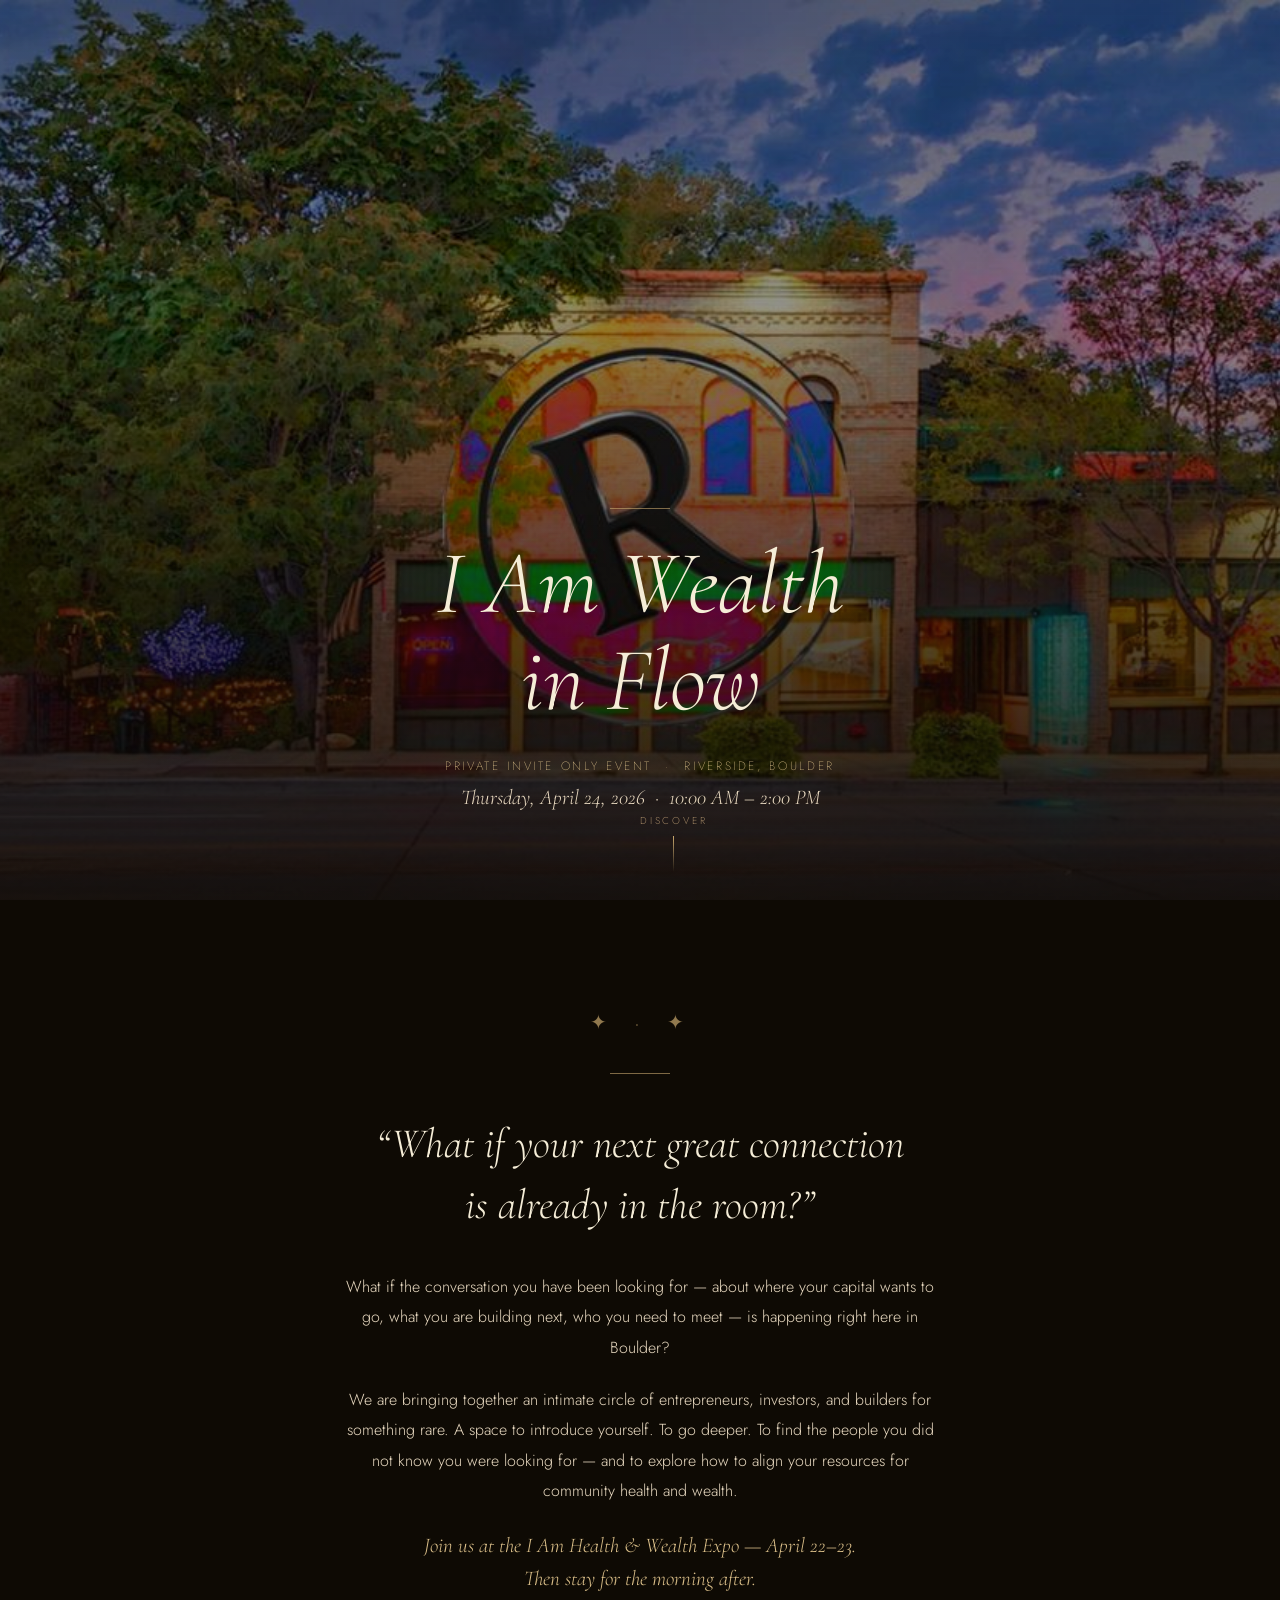
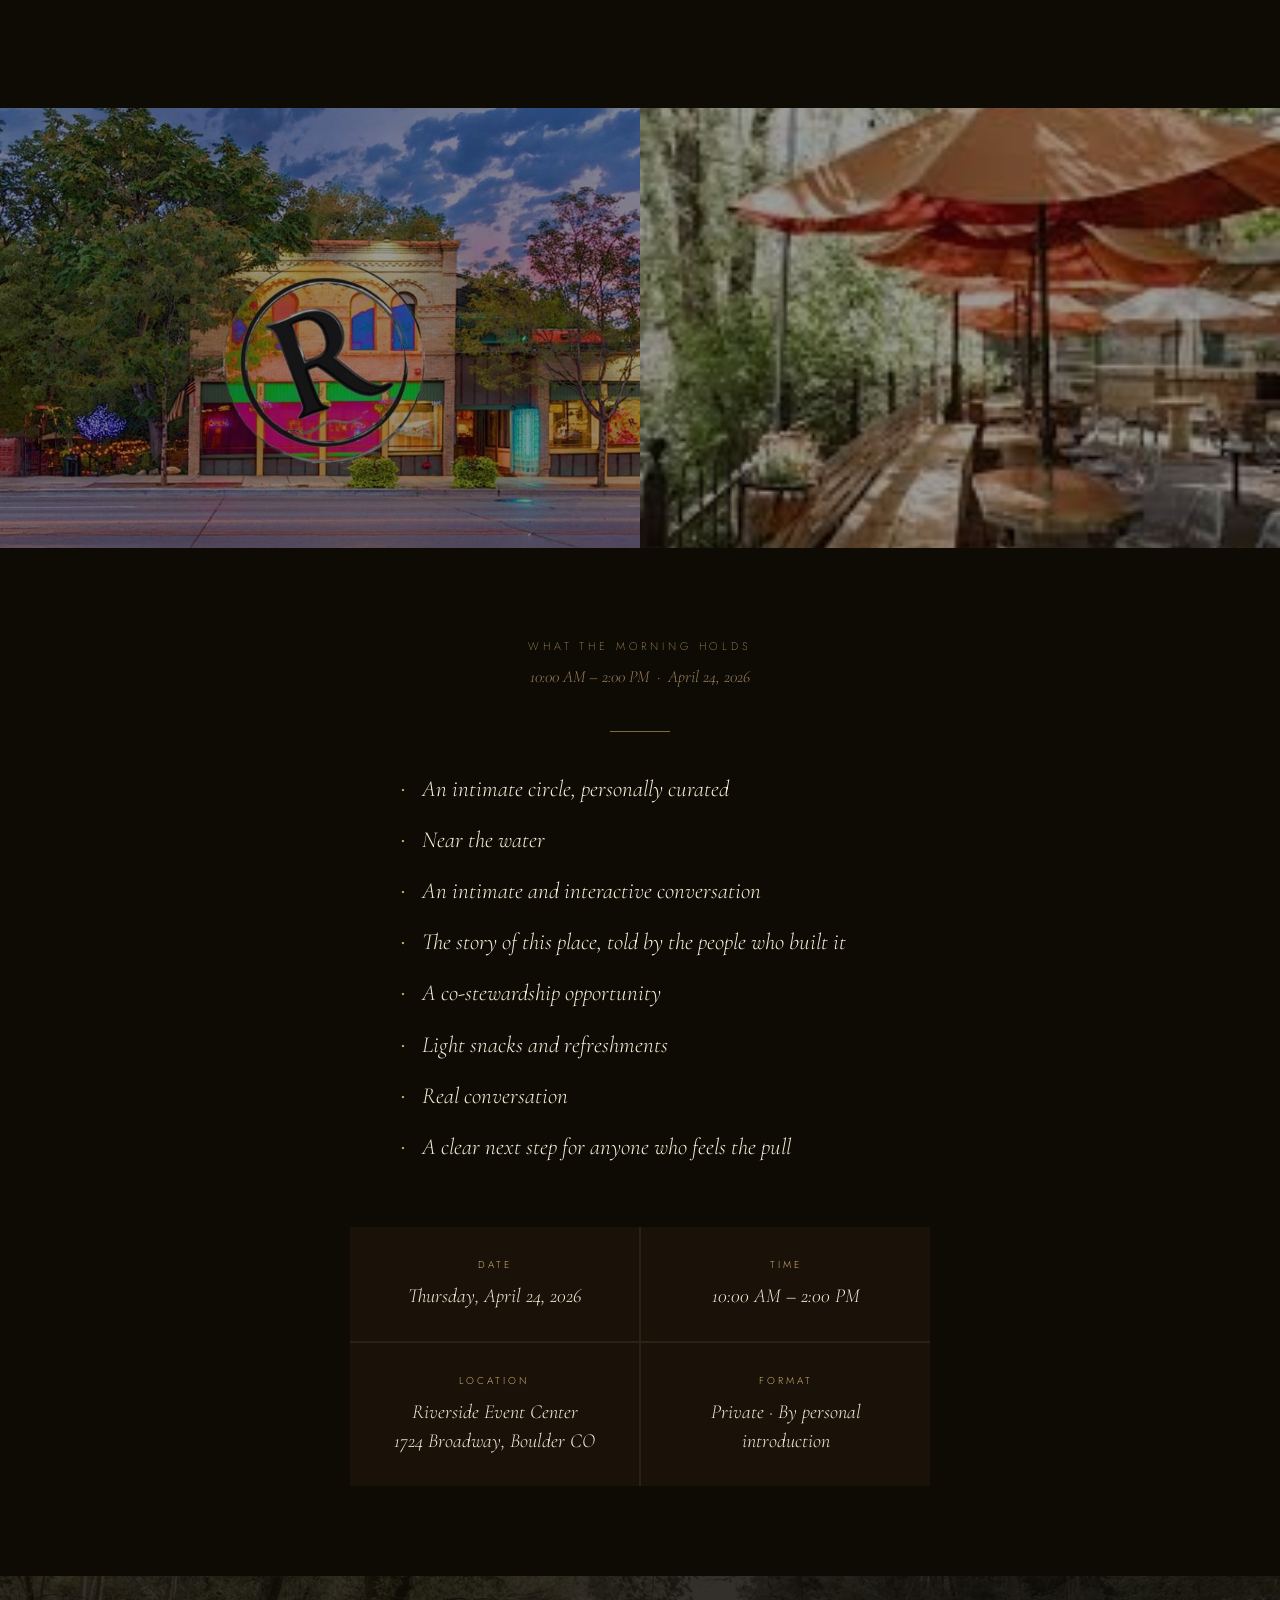
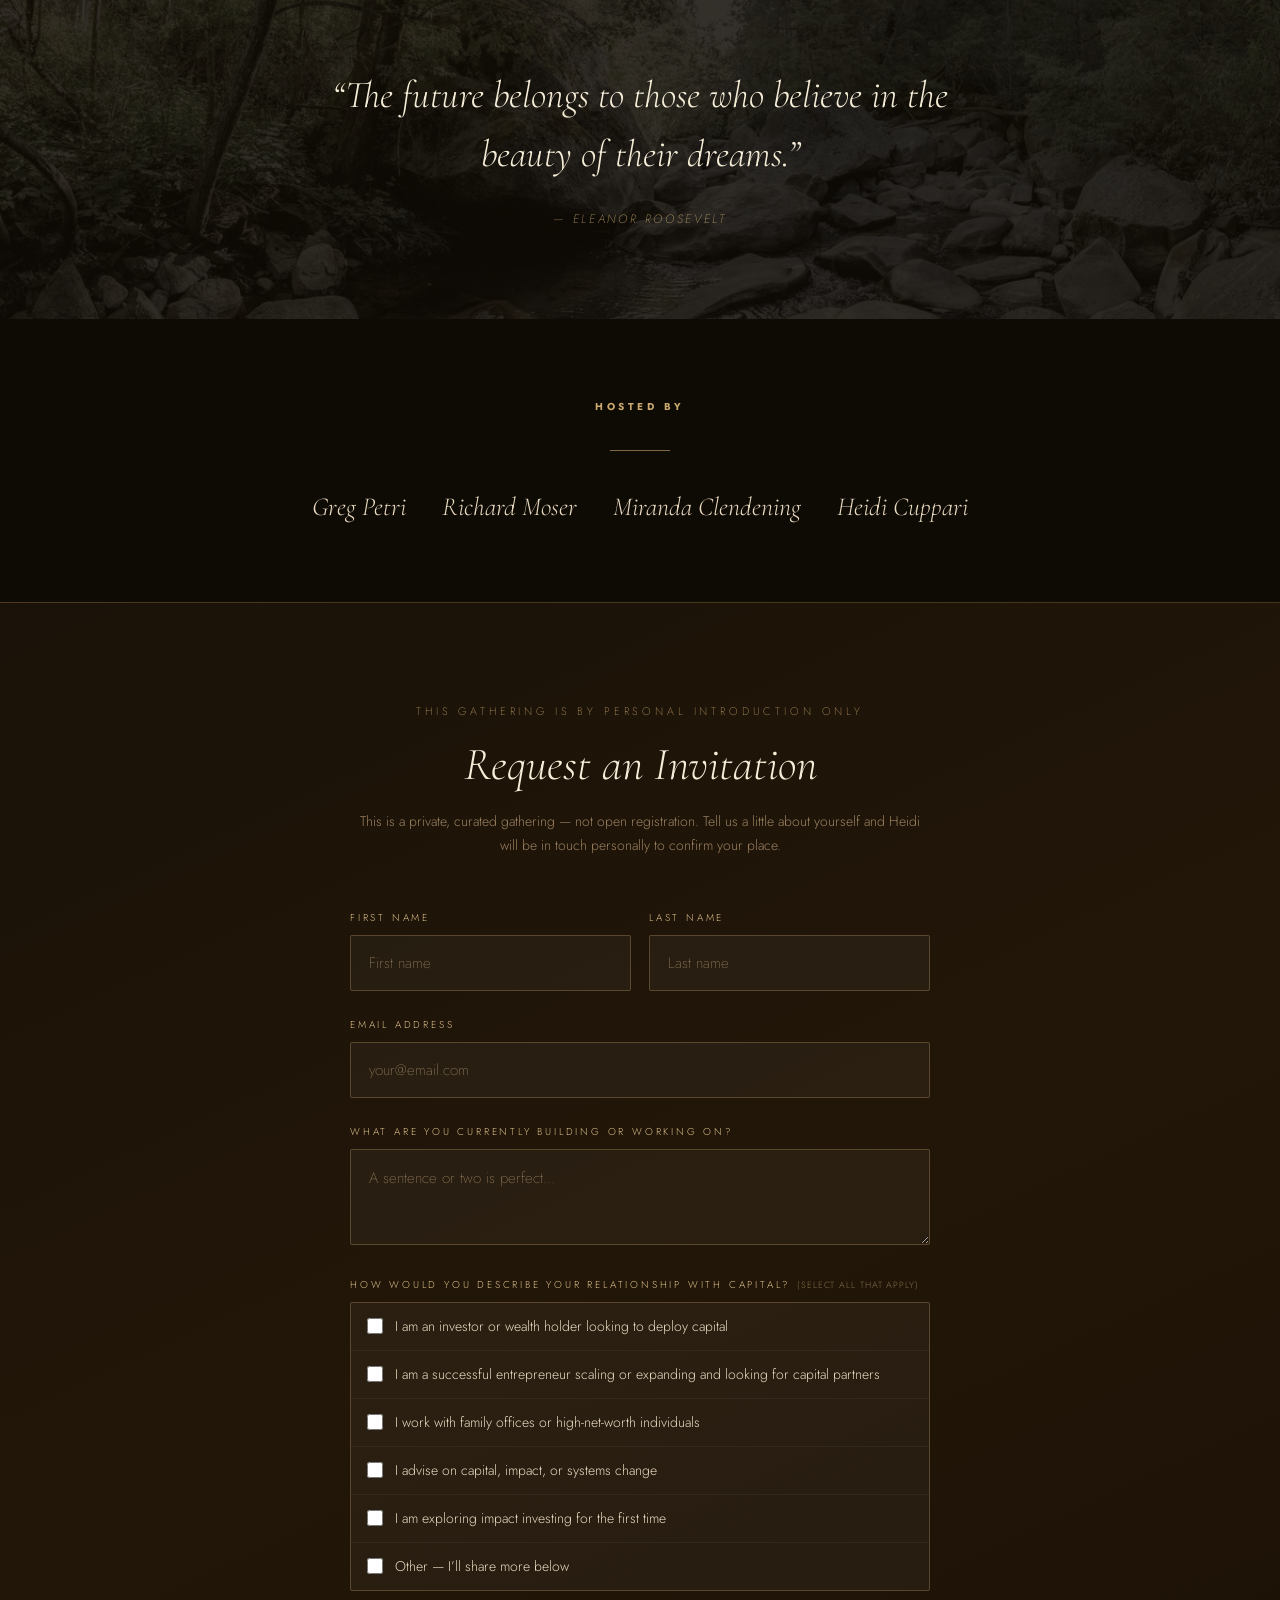
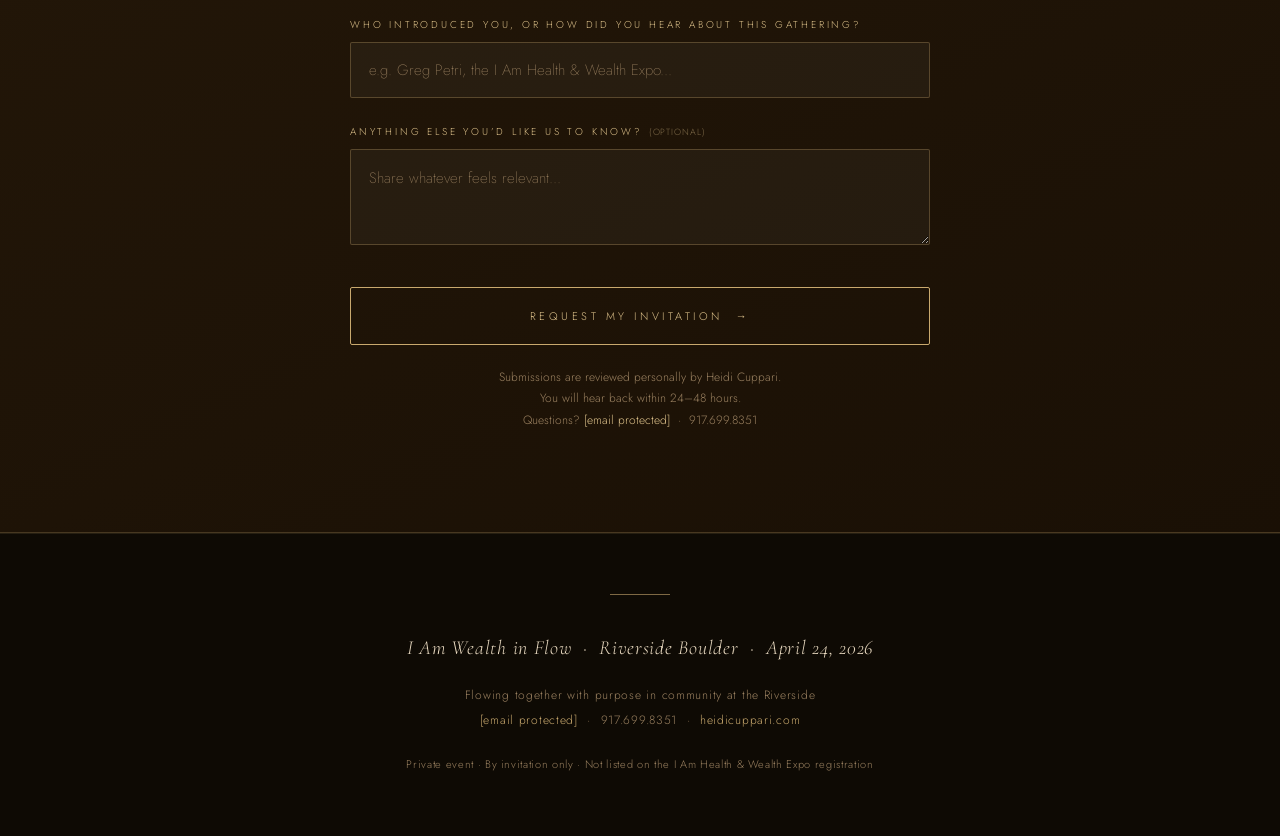
==== commit 9baba76a: "Add files via upload" ====
--- a/wealth-in-flow/index.html
+++ b/wealth-in-flow/index.html
@@ -128,10 +128,9 @@
   <div class="hero-bg"></div>
   <div class="hero-overlay"></div>
   <div class="hero-content">
-    <span class="eyebrow">Private &nbsp;·&nbsp; By Personal Introduction Only</span>
     <div class="hero-rule"></div>
     <h1 class="hero-title">I Am Wealth<br>in Flow</h1>
-    <p class="hero-subtitle">A Founding Stewards Gathering &nbsp;·&nbsp; Riverside, Boulder</p>
+    <p class="hero-subtitle">Private Invite Only Event &nbsp;·&nbsp; Riverside, Boulder</p>
     <p class="hero-date">Thursday, April 24, 2026 &nbsp;&middot;&nbsp; 10:00 AM &ndash; 2:00 PM</p>
   </div>
   <div class="scroll-cue">
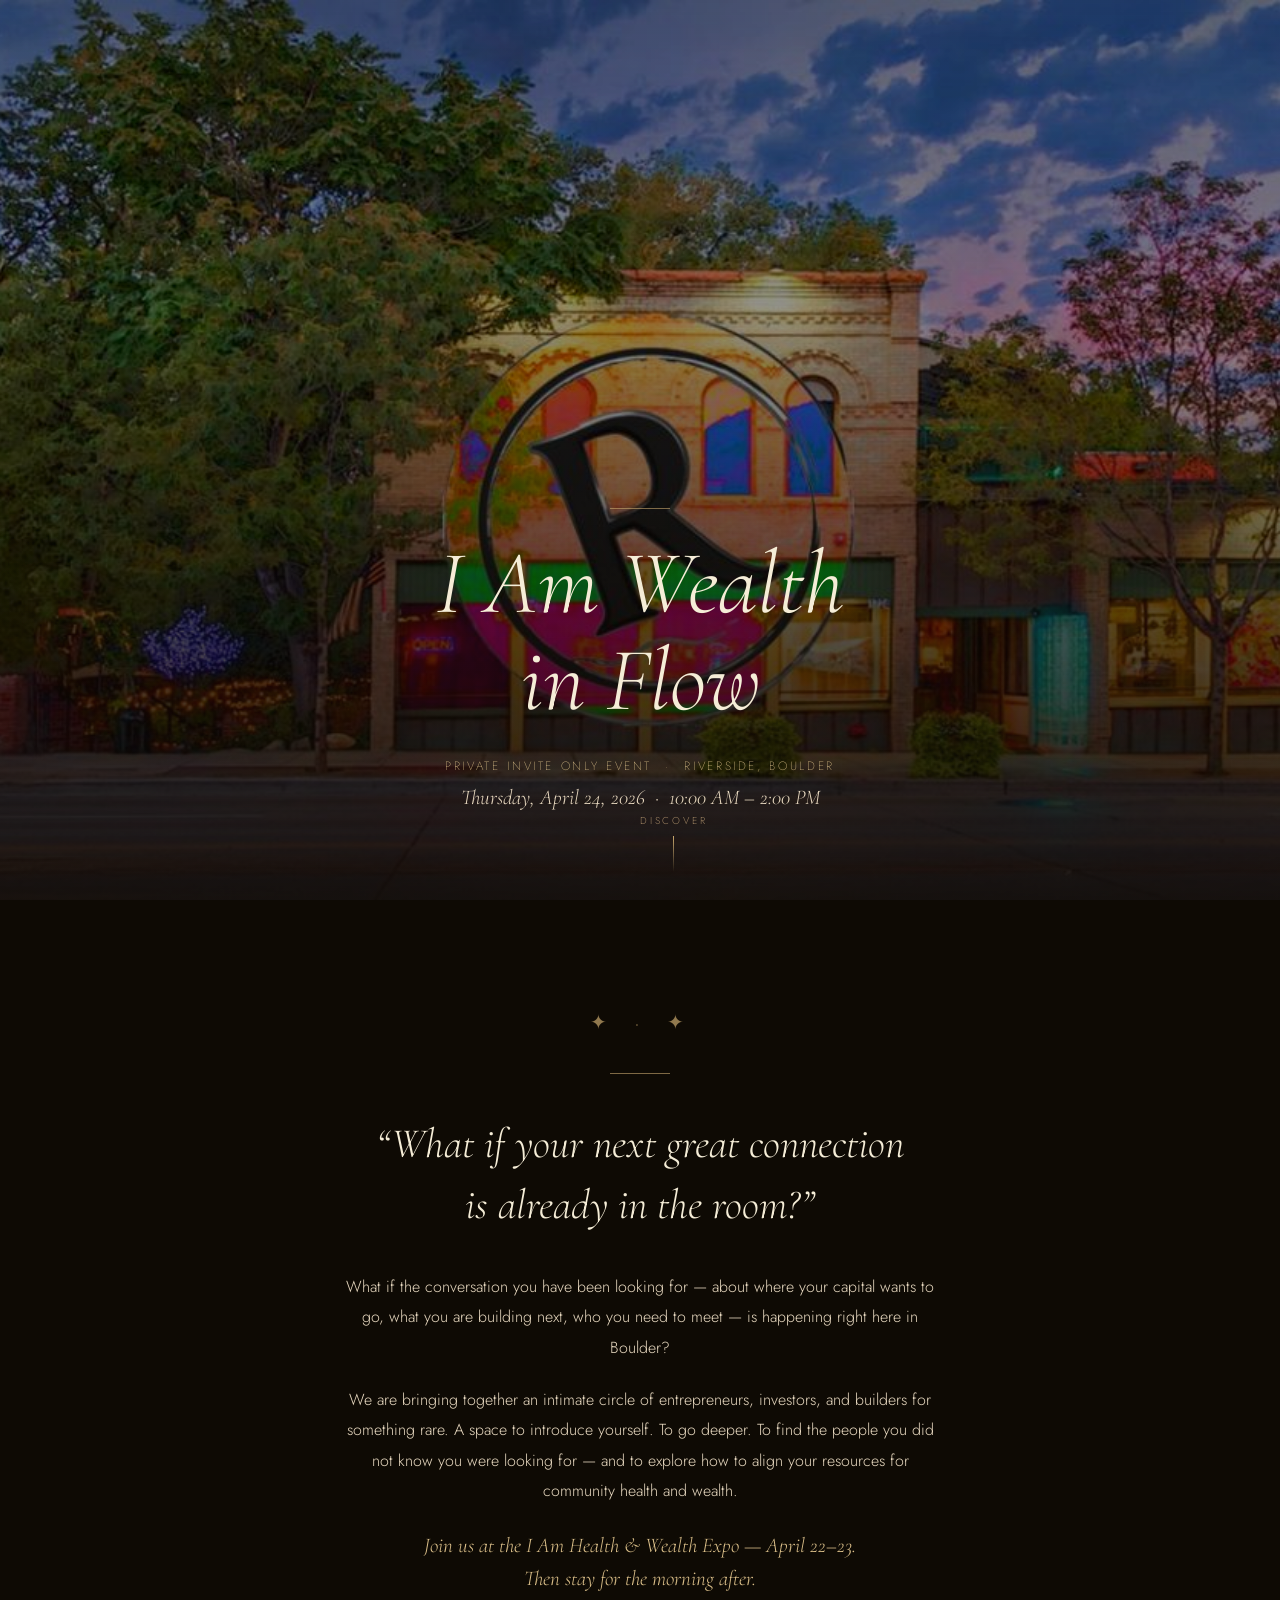
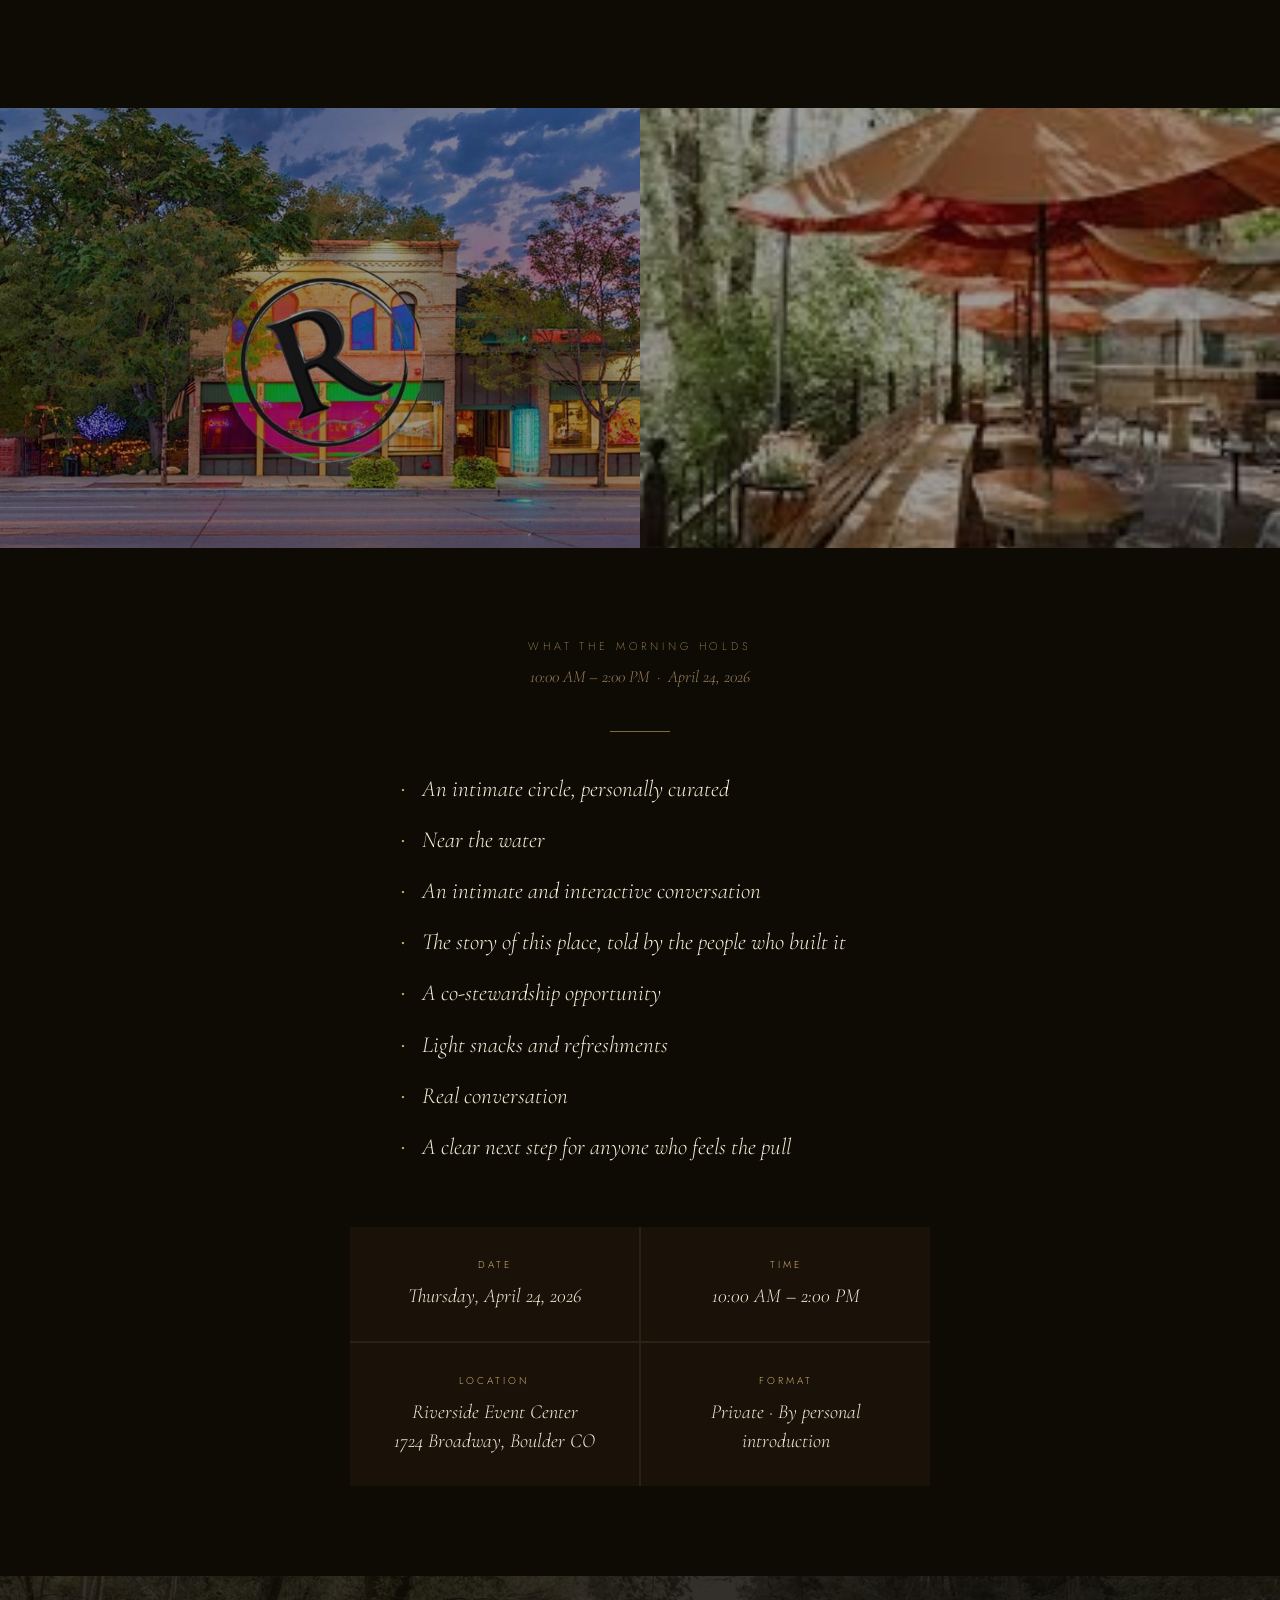
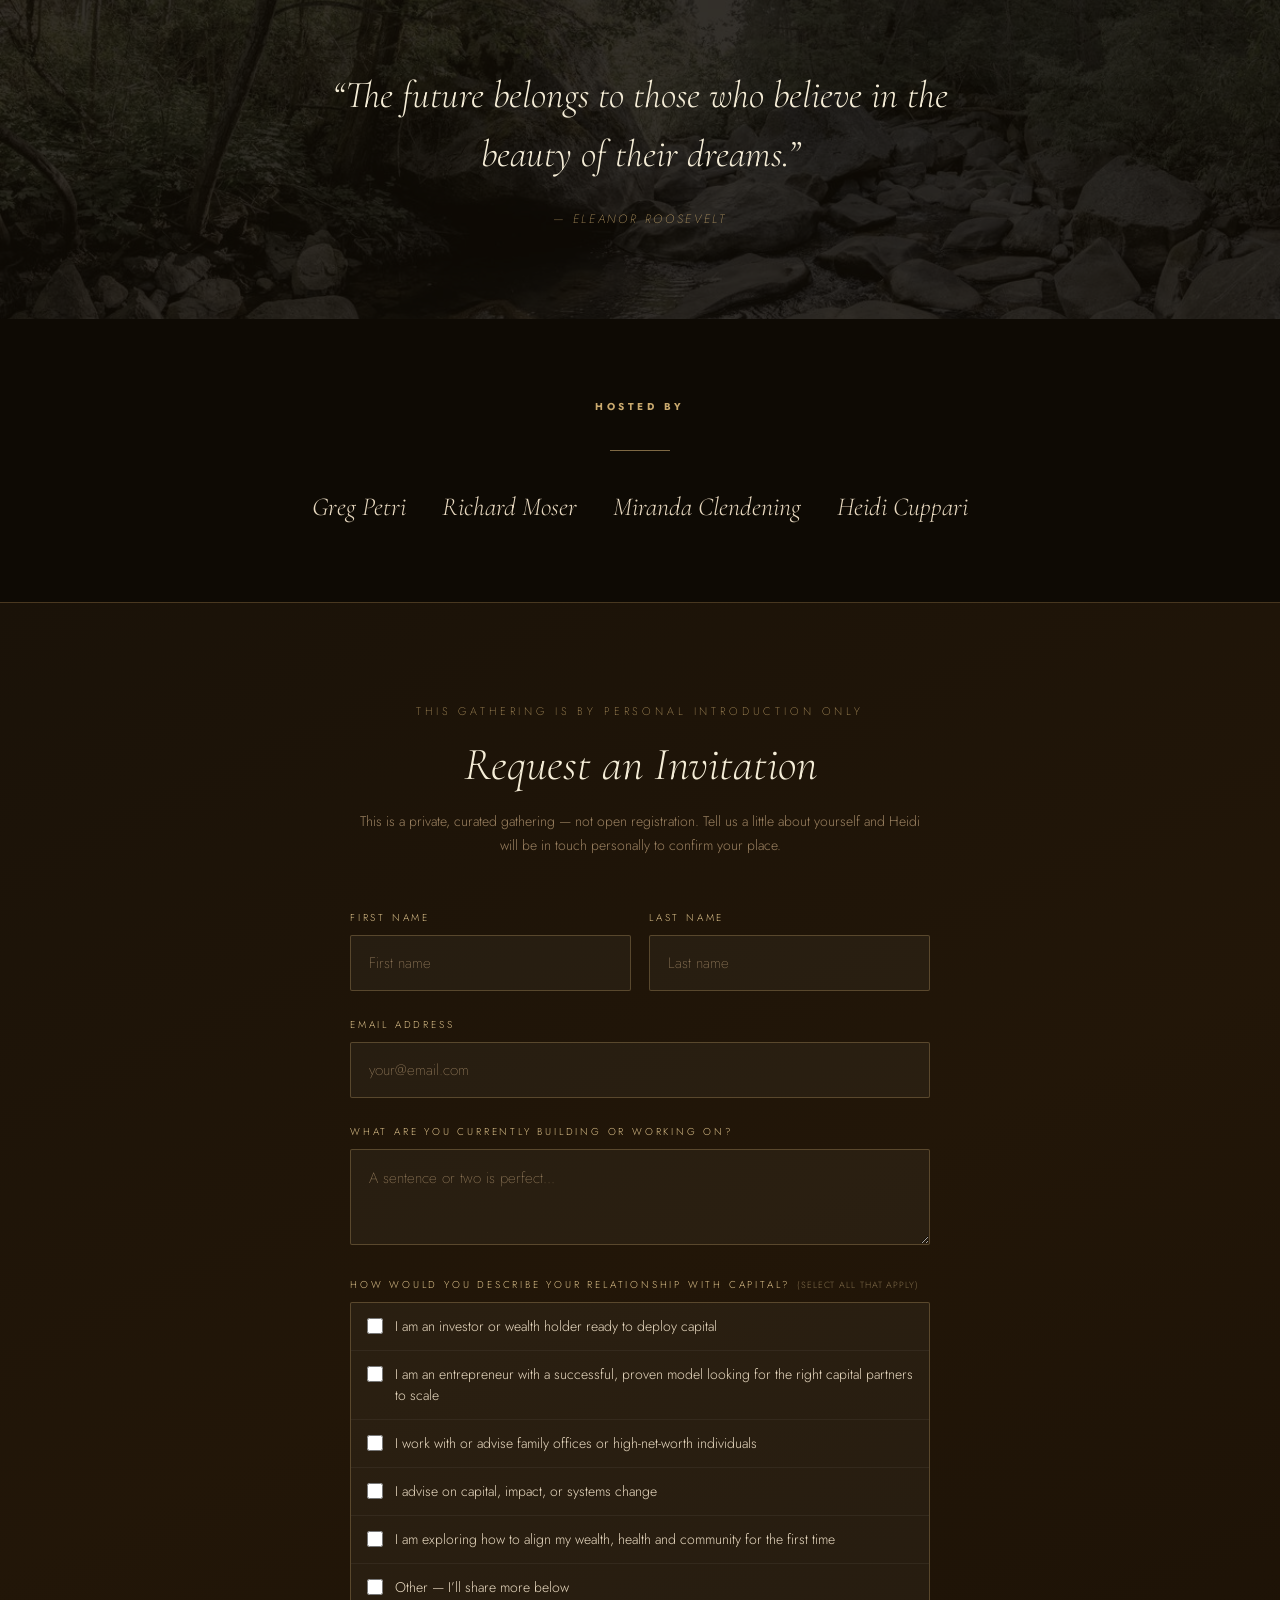
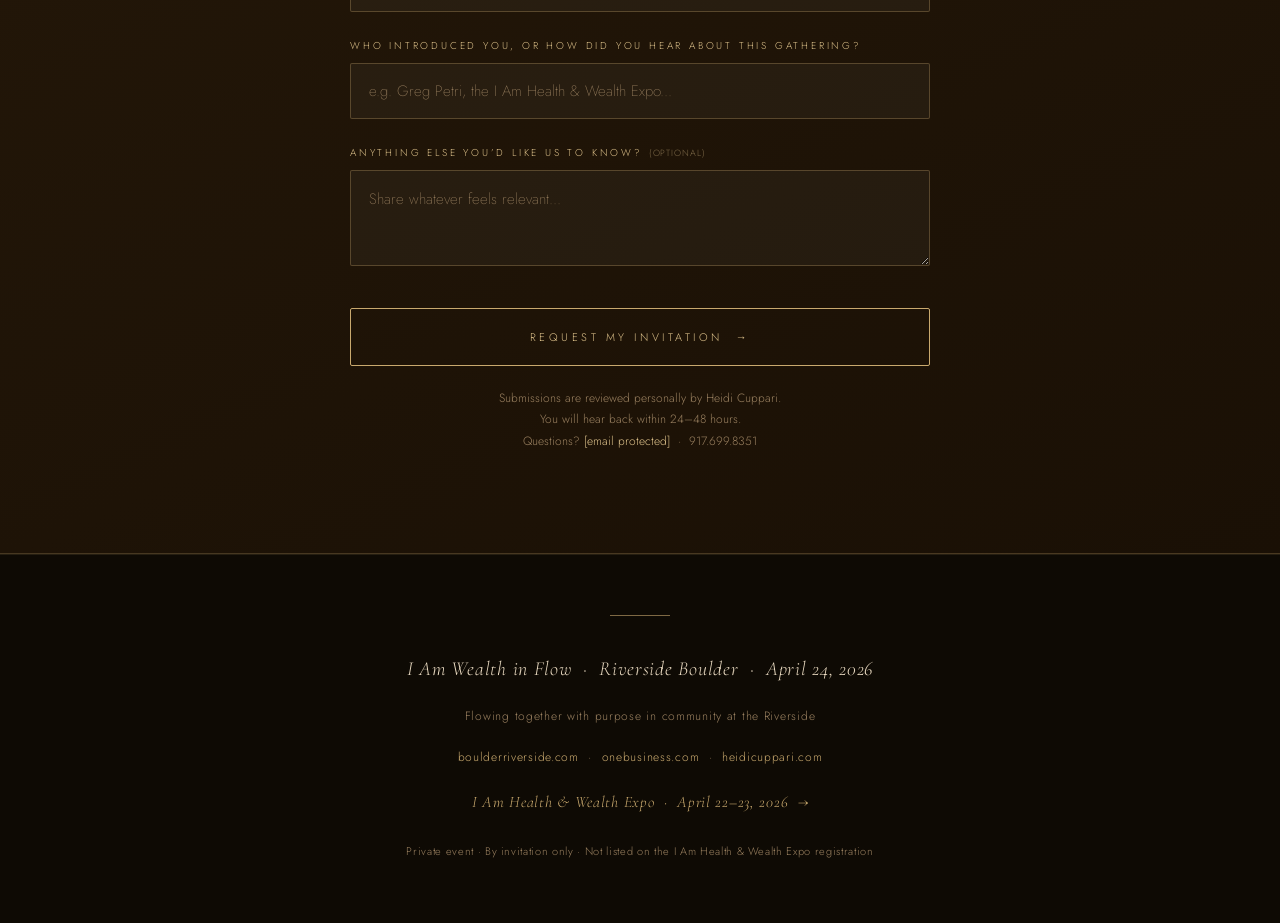
==== commit 006db2bd: "Add files via upload" ====
--- a/wealth-in-flow/index.html
+++ b/wealth-in-flow/index.html
@@ -226,15 +226,15 @@
         <div class="multi-select-wrap">
           <label class="ms-option">
             <input type="checkbox" name="capital_rel[]" value="investor">
-            <span class="ms-label">I am an investor or wealth holder looking to deploy capital</span>
+            <span class="ms-label">I am an investor or wealth holder ready to deploy capital</span>
           </label>
           <label class="ms-option">
             <input type="checkbox" name="capital_rel[]" value="entrepreneur_scaling">
-            <span class="ms-label">I am a successful entrepreneur scaling or expanding and looking for capital partners</span>
+            <span class="ms-label">I am an entrepreneur with a successful, proven model looking for the right capital partners to scale</span>
           </label>
           <label class="ms-option">
             <input type="checkbox" name="capital_rel[]" value="family_office">
-            <span class="ms-label">I work with family offices or high-net-worth individuals</span>
+            <span class="ms-label">I work with or advise family offices or high-net-worth individuals</span>
           </label>
           <label class="ms-option">
             <input type="checkbox" name="capital_rel[]" value="advisor">
@@ -242,7 +242,7 @@
           </label>
           <label class="ms-option">
             <input type="checkbox" name="capital_rel[]" value="exploring">
-            <span class="ms-label">I am exploring impact investing for the first time</span>
+            <span class="ms-label">I am exploring how to align my wealth, health and community for the first time</span>
           </label>
           <label class="ms-option">
             <input type="checkbox" name="capital_rel[]" value="other">
@@ -283,7 +283,16 @@
   <div class="rule" style="margin-bottom:32px;"></div>
   <p><span style="font-family:'Cormorant Garamond',serif;font-style:italic;font-size:20px;color:var(--cream2);font-weight:300;">I Am Wealth in Flow &nbsp;&middot;&nbsp; Riverside Boulder &nbsp;&middot;&nbsp; April 24, 2026</span></p>
   <p style="margin-top:14px;">Flowing together with purpose in community at the Riverside</p>
-  <p><a href="/cdn-cgi/l/email-protection#b0d8d5d9d4d9f0d8d5d9d4d9d3c5c0c0d1c2d99ed3dfdd"><span class="__cf_email__" data-cfemail="543c313d303d143c313d303d3721242435263d7a373b39">[email&#160;protected]</span></a> &nbsp;&middot;&nbsp; 917.699.8351 &nbsp;&middot;&nbsp; <a href="https://heidicuppari.com" target="_blank">heidicuppari.com</a></p>
+  <p style="margin-top:16px;">
+    <a href="https://boulderriverside.com/" target="_blank">boulderriverside.com</a>
+    &nbsp;&middot;&nbsp;
+    <a href="https://onebusiness.com/" target="_blank">onebusiness.com</a>
+    &nbsp;&middot;&nbsp;
+    <a href="https://heidicuppari.com" target="_blank">heidicuppari.com</a>
+  </p>
+  <p style="margin-top:16px;">
+    <a href="https://go.onebusiness.com/health-wealth-2026" target="_blank" style="color:var(--gold);font-family:'Cormorant Garamond',serif;font-style:italic;font-size:16px;">I Am Health &amp; Wealth Expo &nbsp;&middot;&nbsp; April 22&ndash;23, 2026 &nbsp;&rarr;</a>
+  </p>
   <p style="margin-top:20px;font-size:11px;">Private event &middot; By invitation only &middot; Not listed on the I Am Health &amp; Wealth Expo registration</p>
 </footer>
 
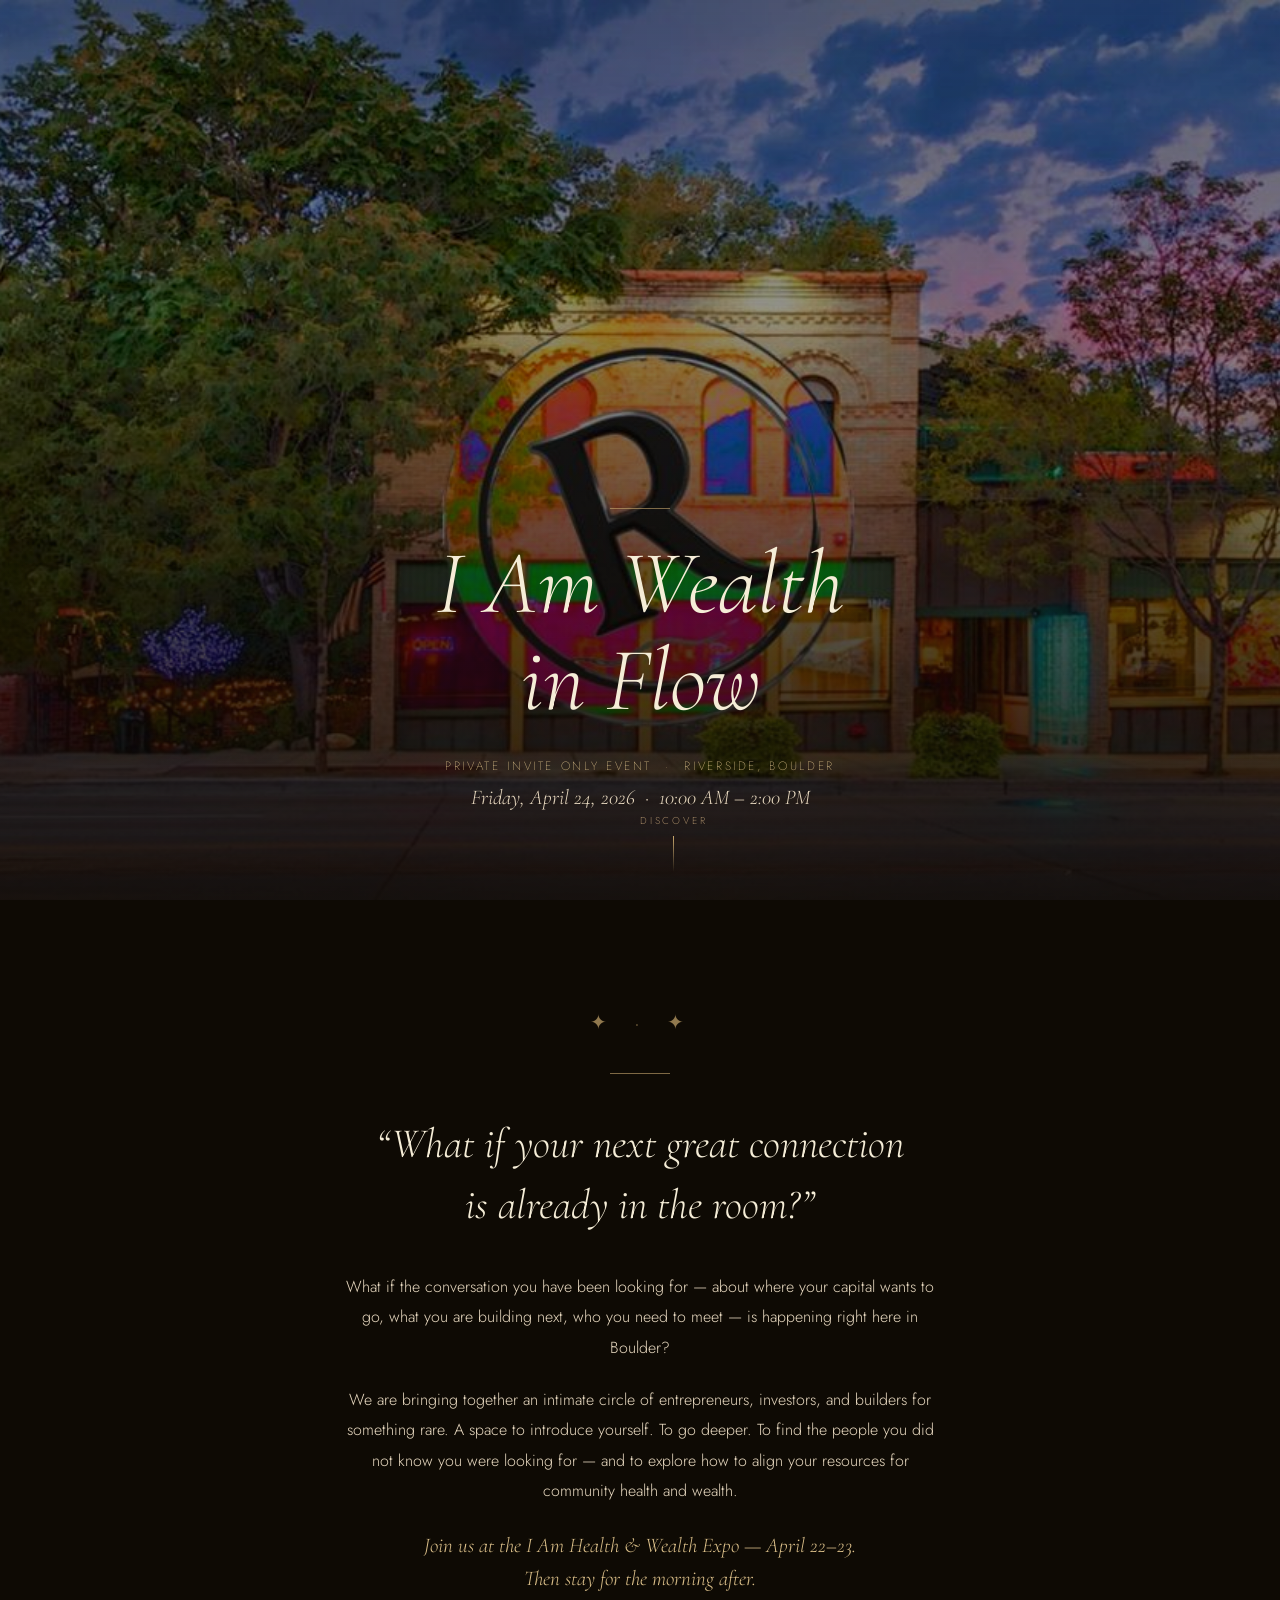
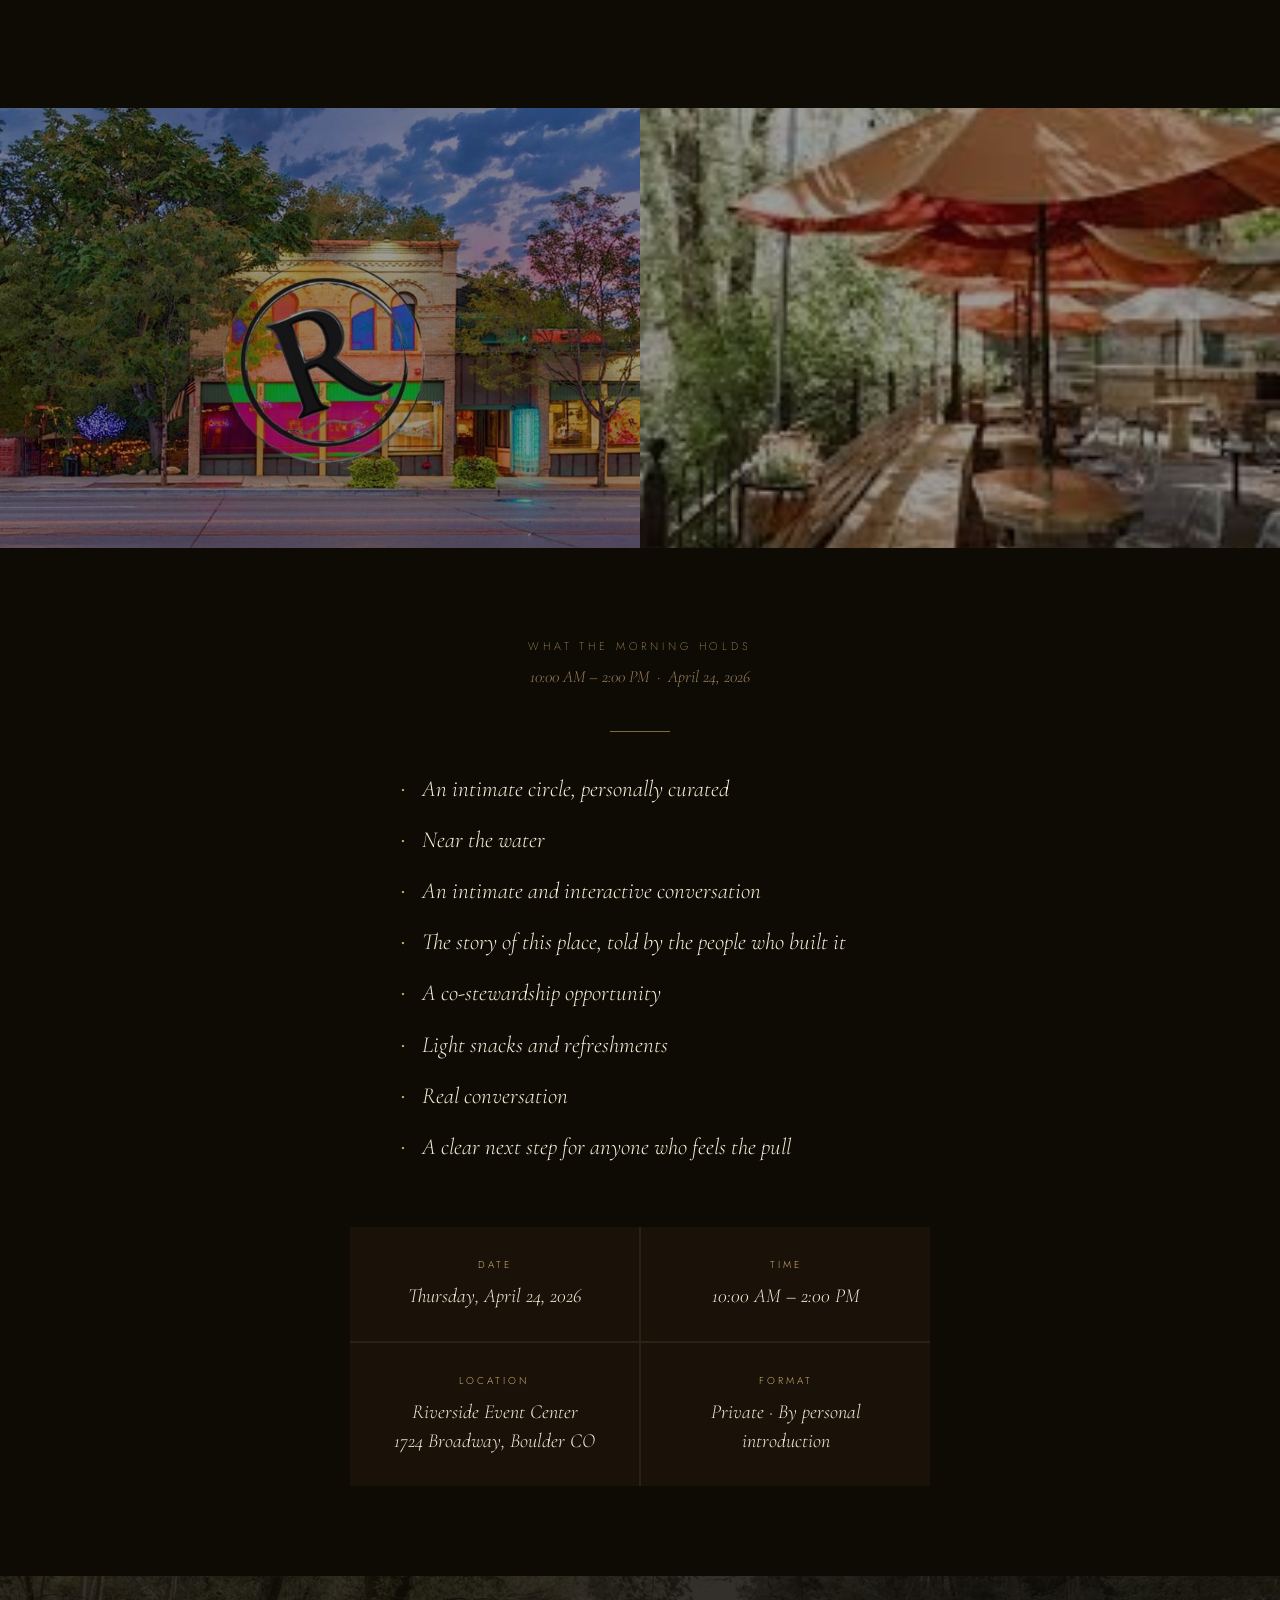
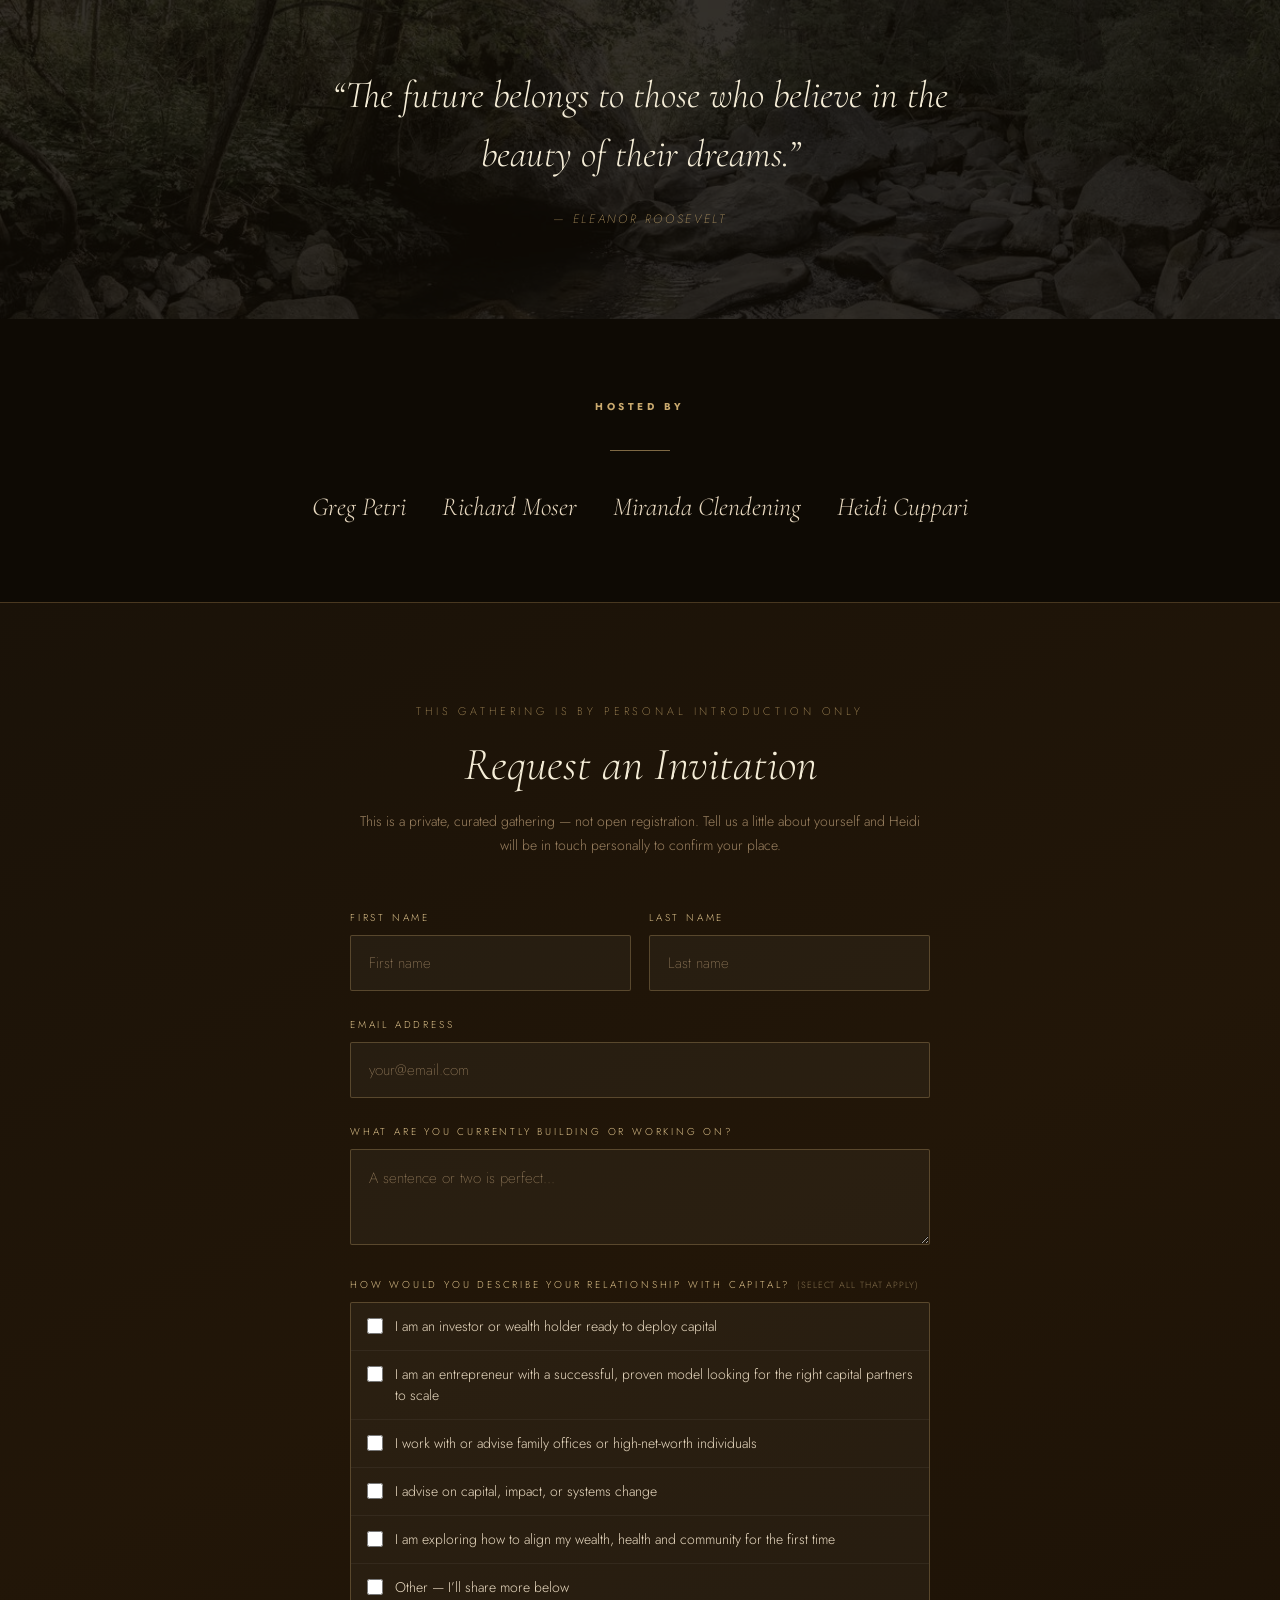
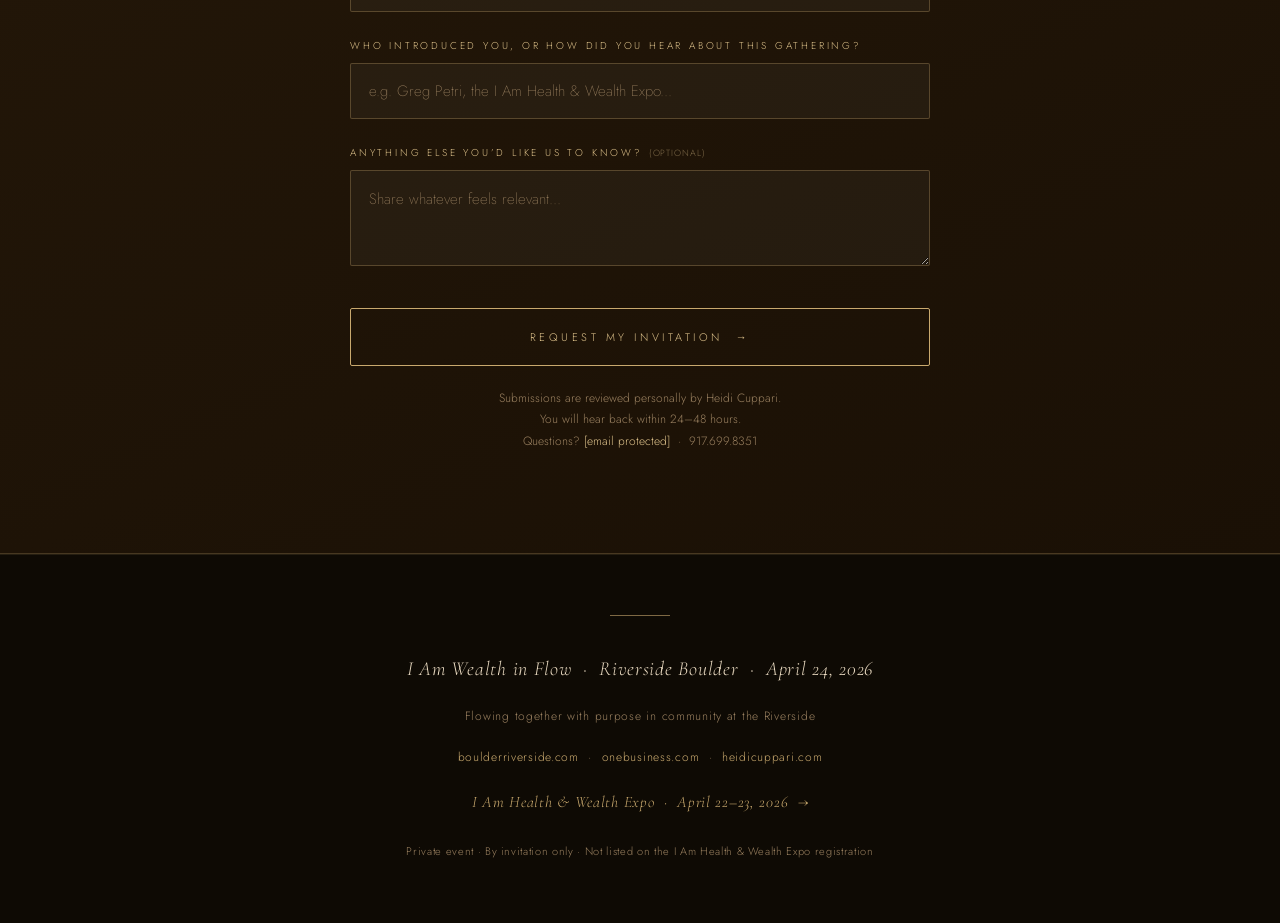
==== commit 6d38b128: "Change event date from Thursday to Friday" ====
--- a/wealth-in-flow/index.html
+++ b/wealth-in-flow/index.html
@@ -131,7 +131,7 @@
     <div class="hero-rule"></div>
     <h1 class="hero-title">I Am Wealth<br>in Flow</h1>
     <p class="hero-subtitle">Private Invite Only Event &nbsp;·&nbsp; Riverside, Boulder</p>
-    <p class="hero-date">Thursday, April 24, 2026 &nbsp;&middot;&nbsp; 10:00 AM &ndash; 2:00 PM</p>
+    <p class="hero-date">Friday, April 24, 2026 &nbsp;&middot;&nbsp; 10:00 AM &ndash; 2:00 PM</p>
   </div>
   <div class="scroll-cue">
     <span>Discover</span>
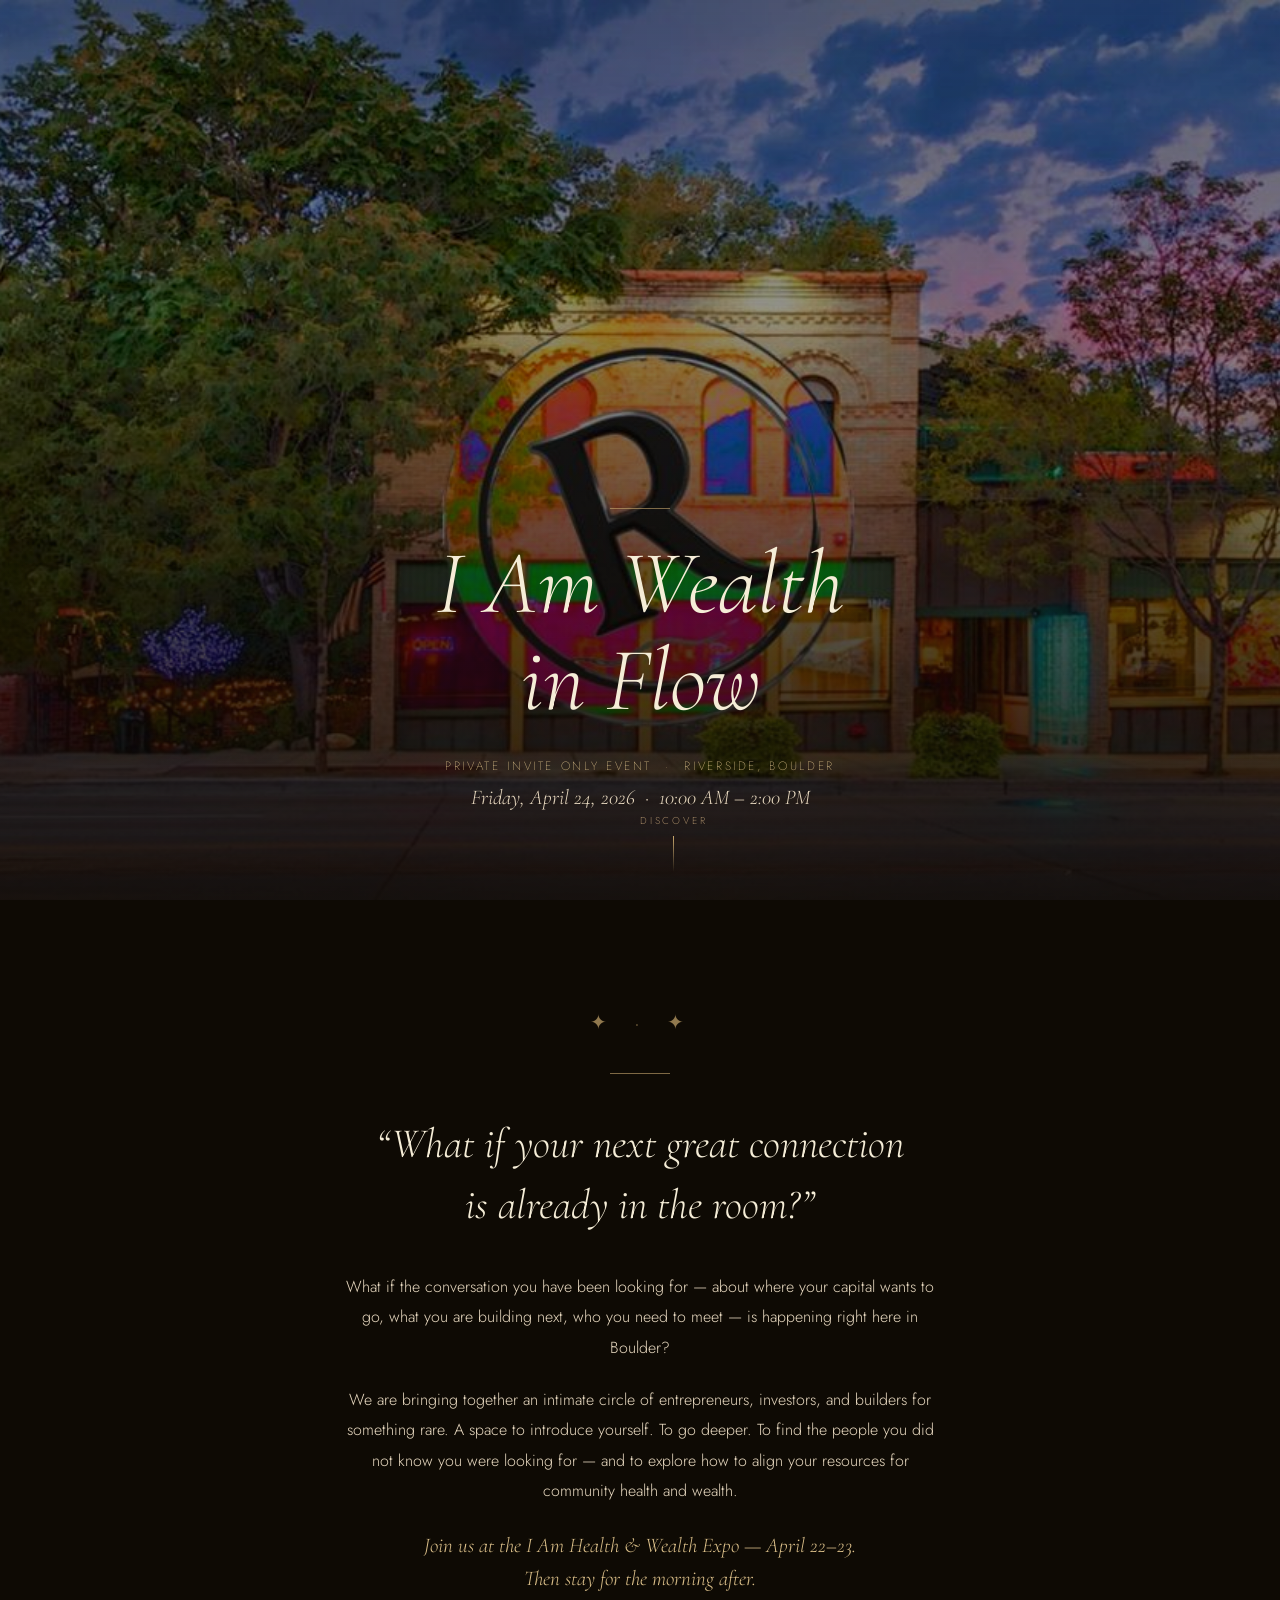
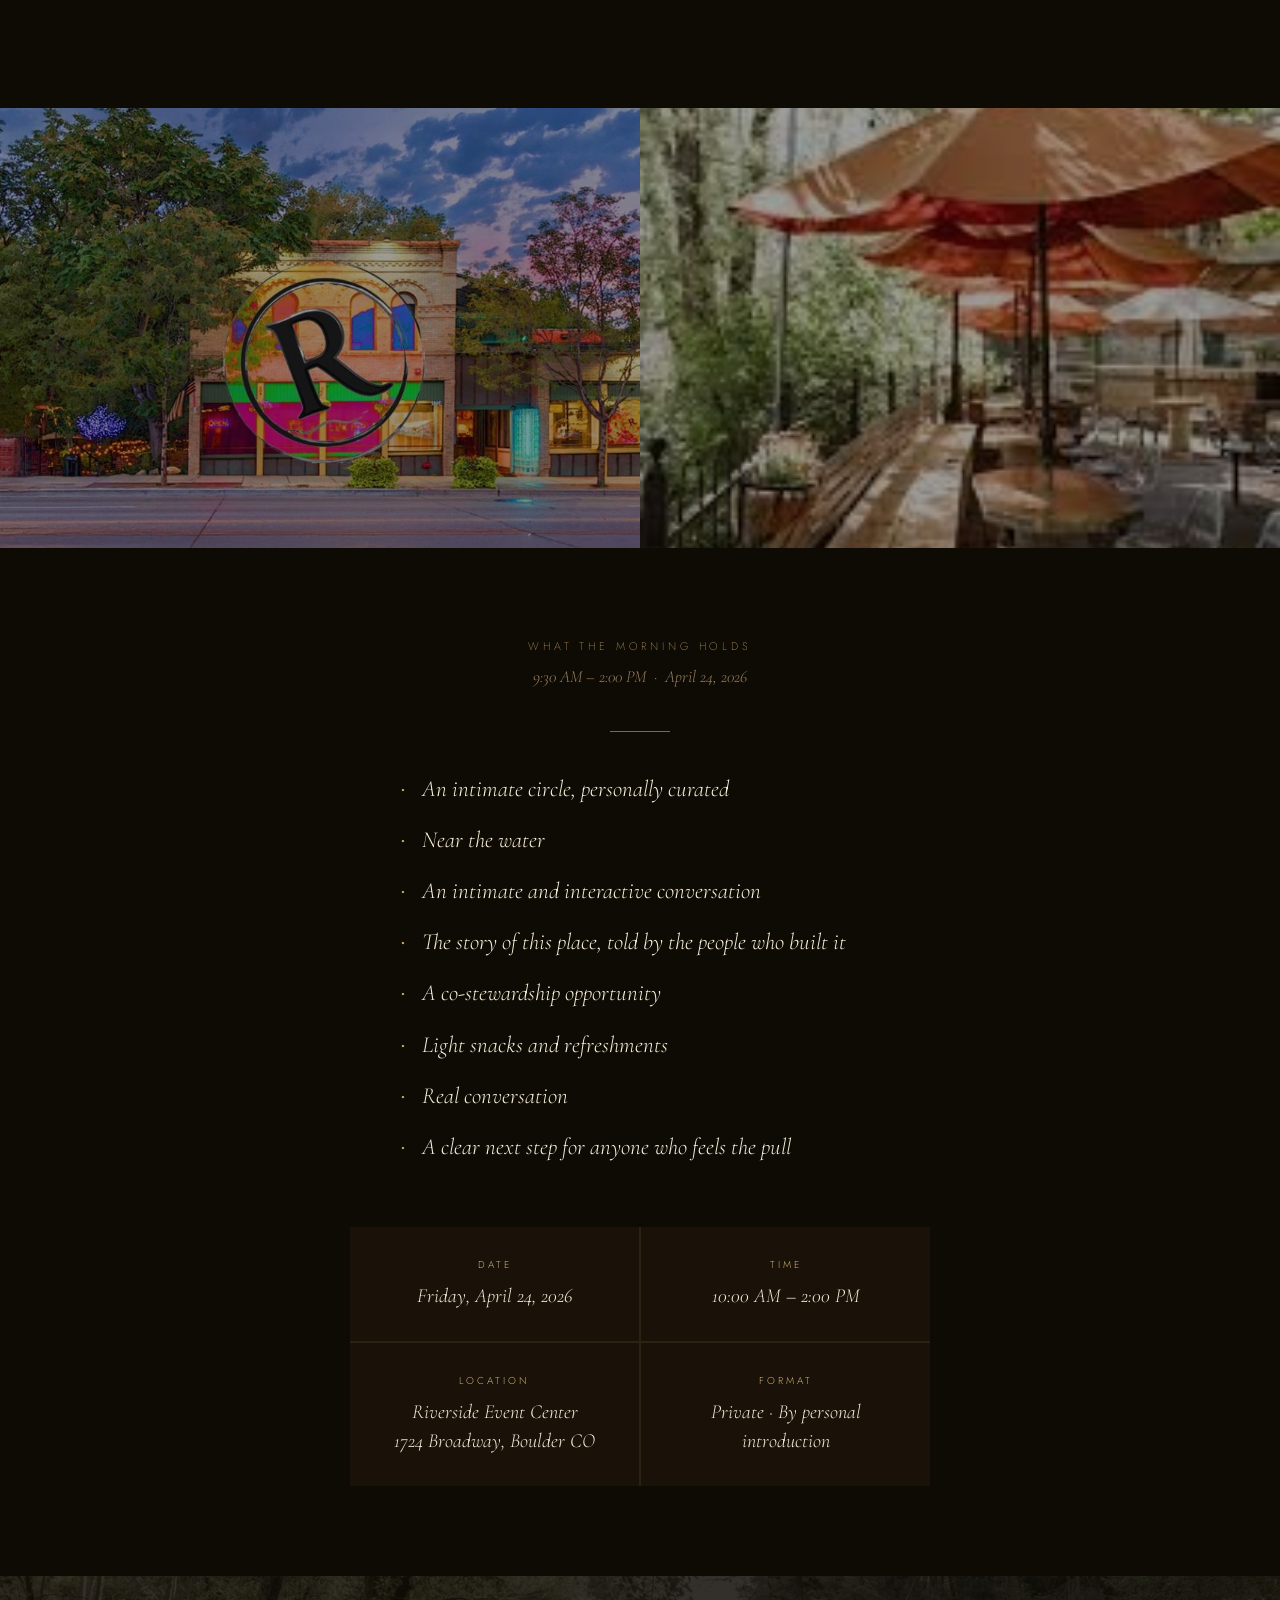
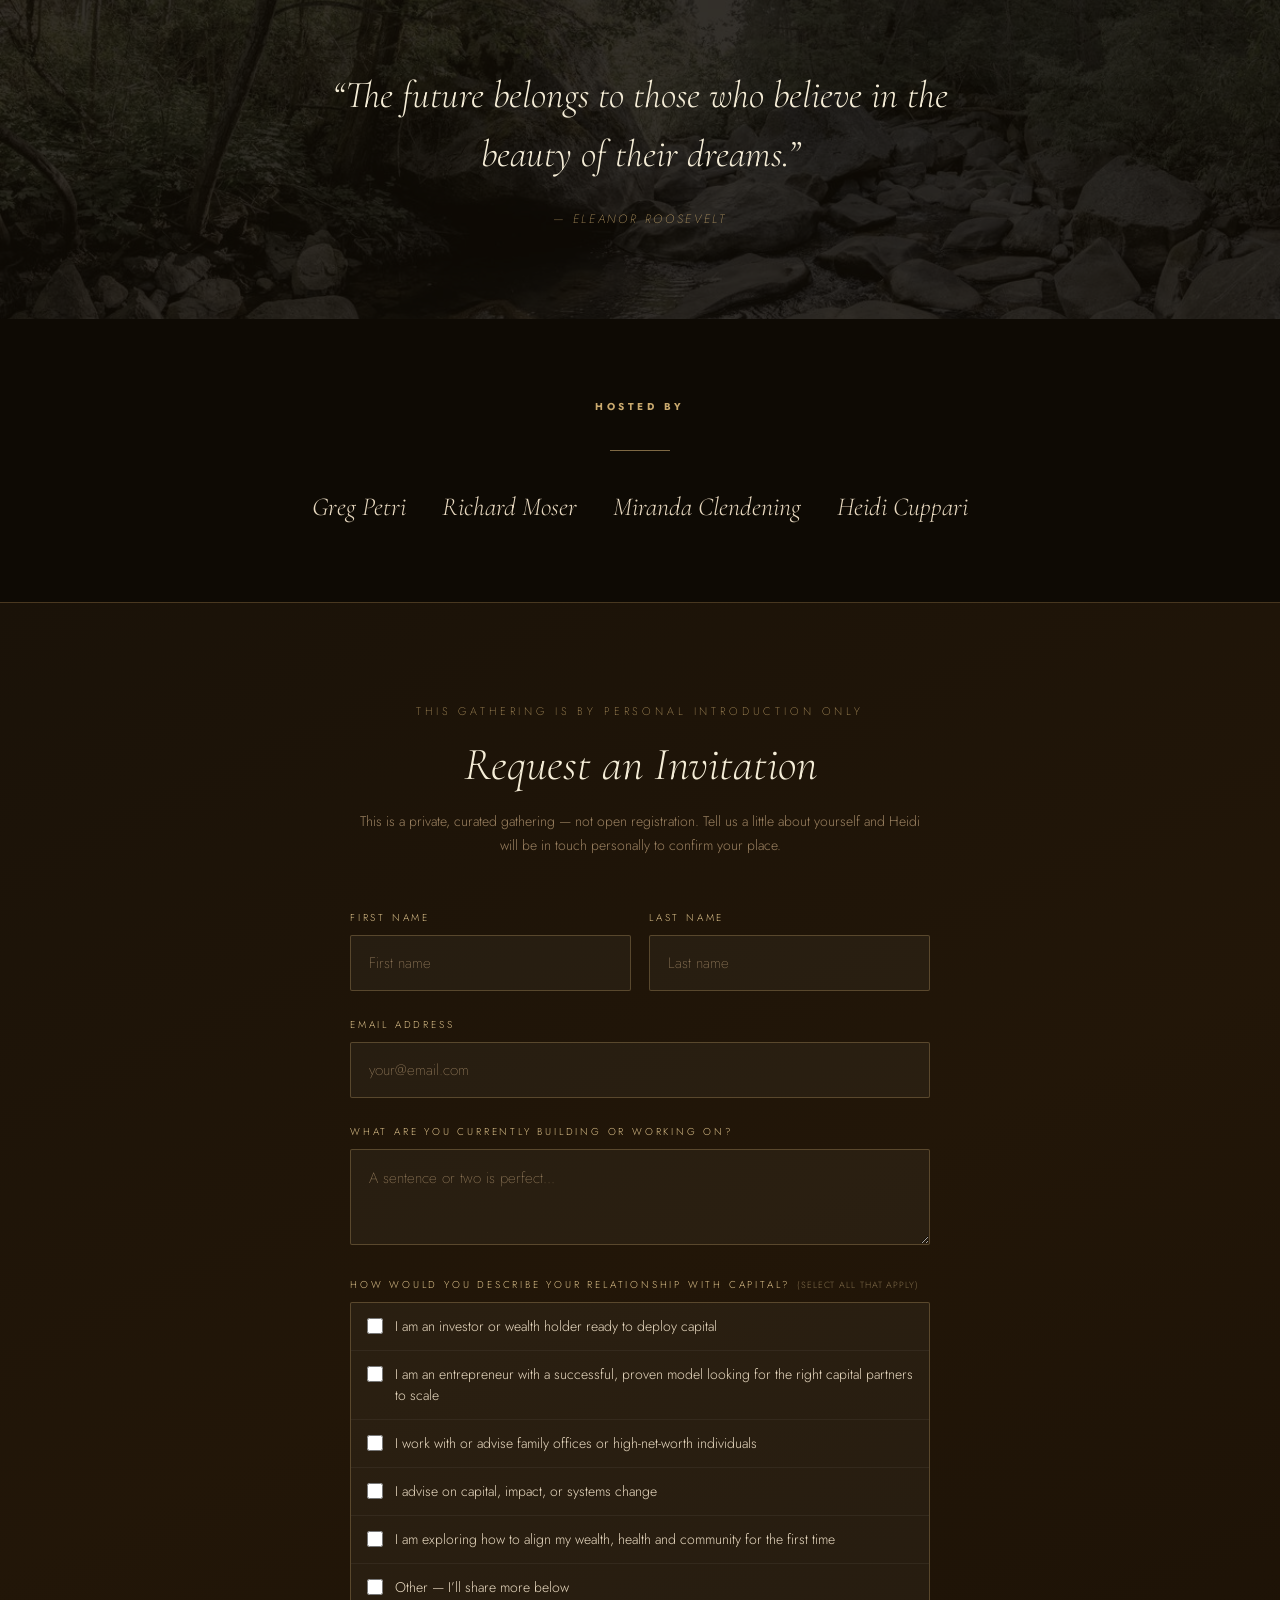
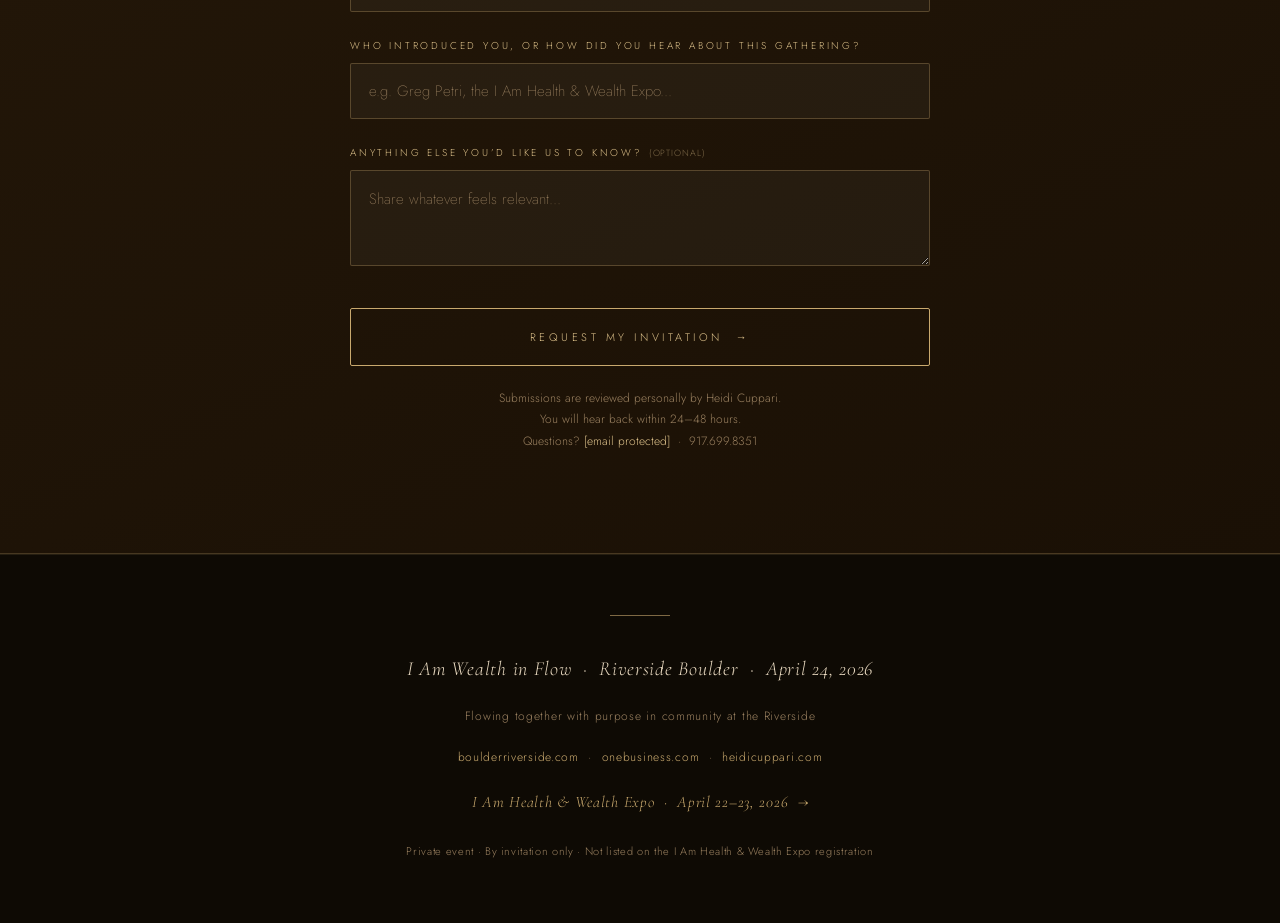
==== commit 6f24b799: "Update event time and date in index.html" ====
--- a/wealth-in-flow/index.html
+++ b/wealth-in-flow/index.html
@@ -155,7 +155,7 @@
 
 <section class="morning fade-in">
   <h3>What the Morning Holds</h3>
-  <p class="sub-time">10:00 AM &ndash; 2:00 PM &nbsp;&middot;&nbsp; April 24, 2026</p>
+  <p class="sub-time">9:30 AM &ndash; 2:00 PM &nbsp;&middot;&nbsp; April 24, 2026</p>
   <div class="rule"></div>
   <ul class="bullets">
     <li>An intimate circle, personally curated</li>
@@ -168,7 +168,7 @@
     <li>A clear next step for anyone who feels the pull</li>
   </ul>
   <div class="details-grid">
-    <div class="detail-cell"><div class="detail-label">Date</div><div class="detail-value">Thursday, April 24, 2026</div></div>
+    <div class="detail-cell"><div class="detail-label">Date</div><div class="detail-value">Friday, April 24, 2026</div></div>
     <div class="detail-cell"><div class="detail-label">Time</div><div class="detail-value">10:00 AM &ndash; 2:00 PM</div></div>
     <div class="detail-cell"><div class="detail-label">Location</div><div class="detail-value">Riverside Event Center<br>1724 Broadway, Boulder CO</div></div>
     <div class="detail-cell"><div class="detail-label">Format</div><div class="detail-value">Private &middot; By personal introduction</div></div>
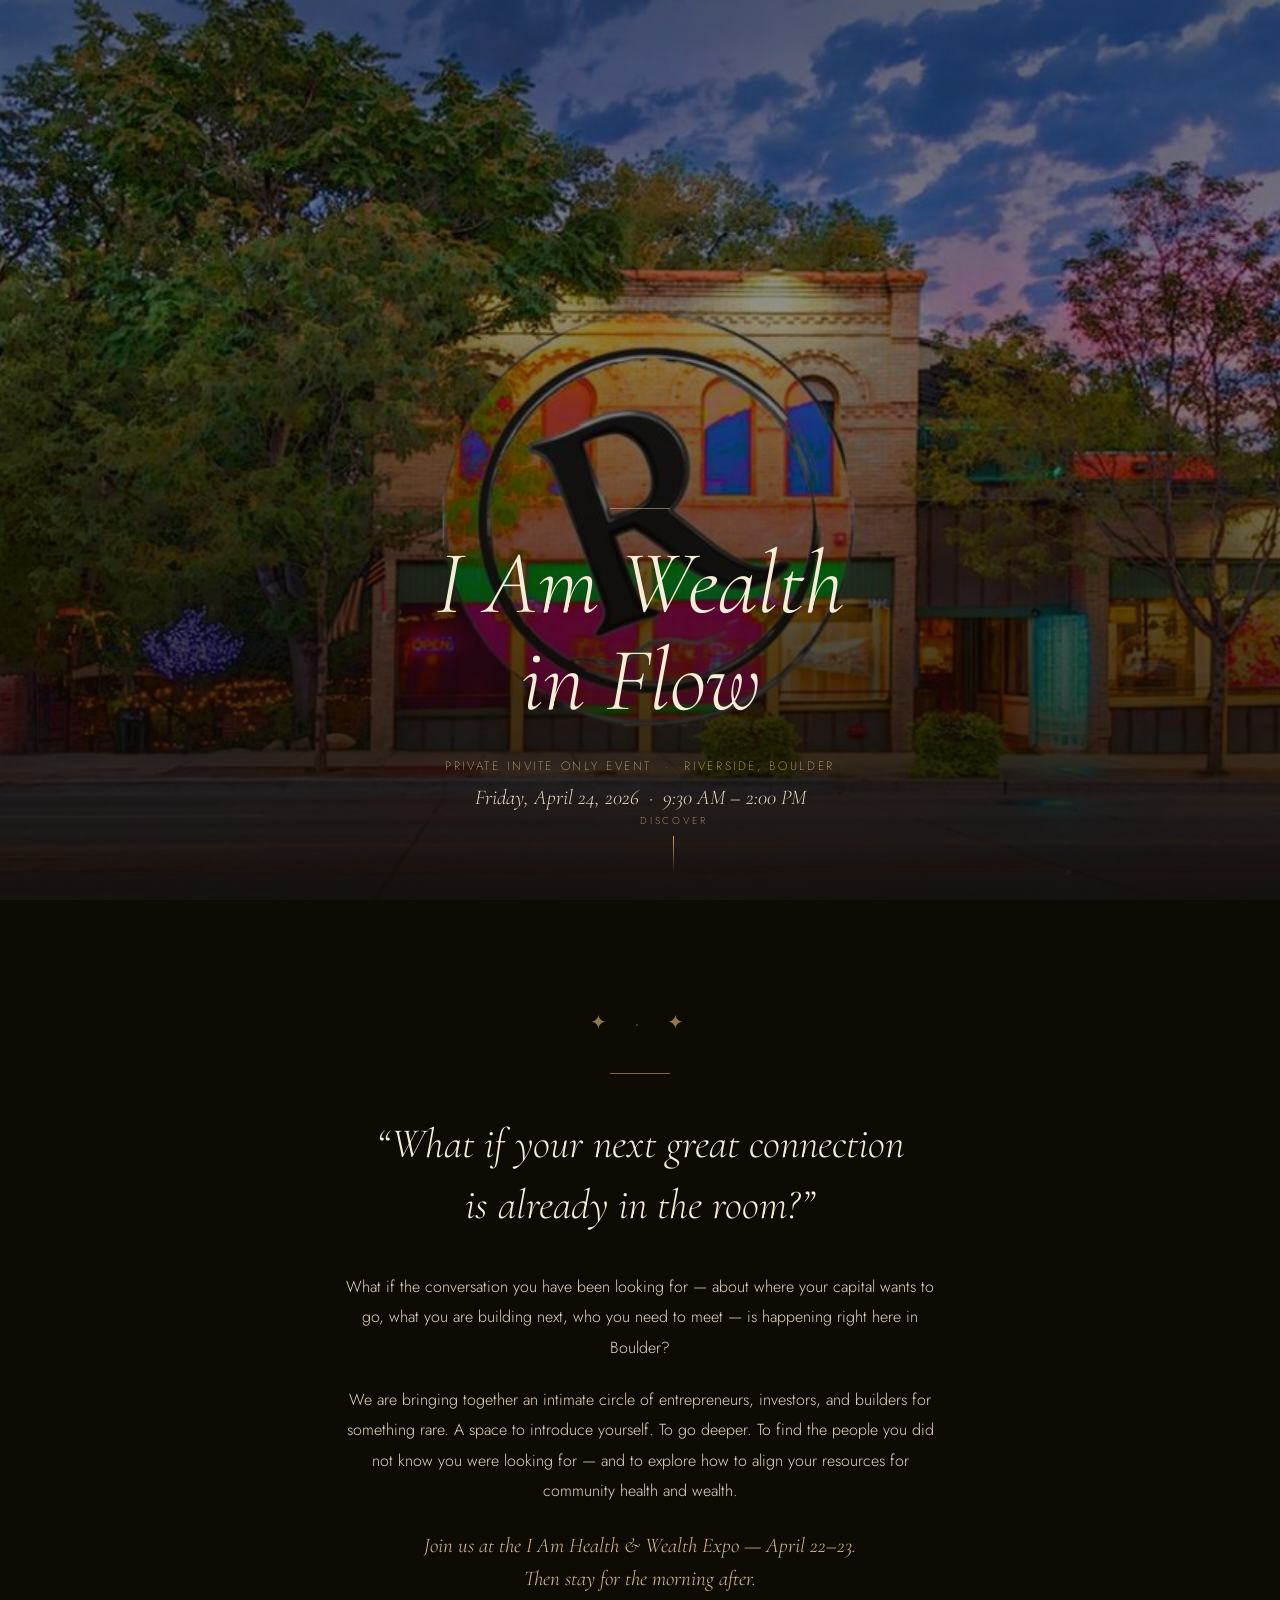
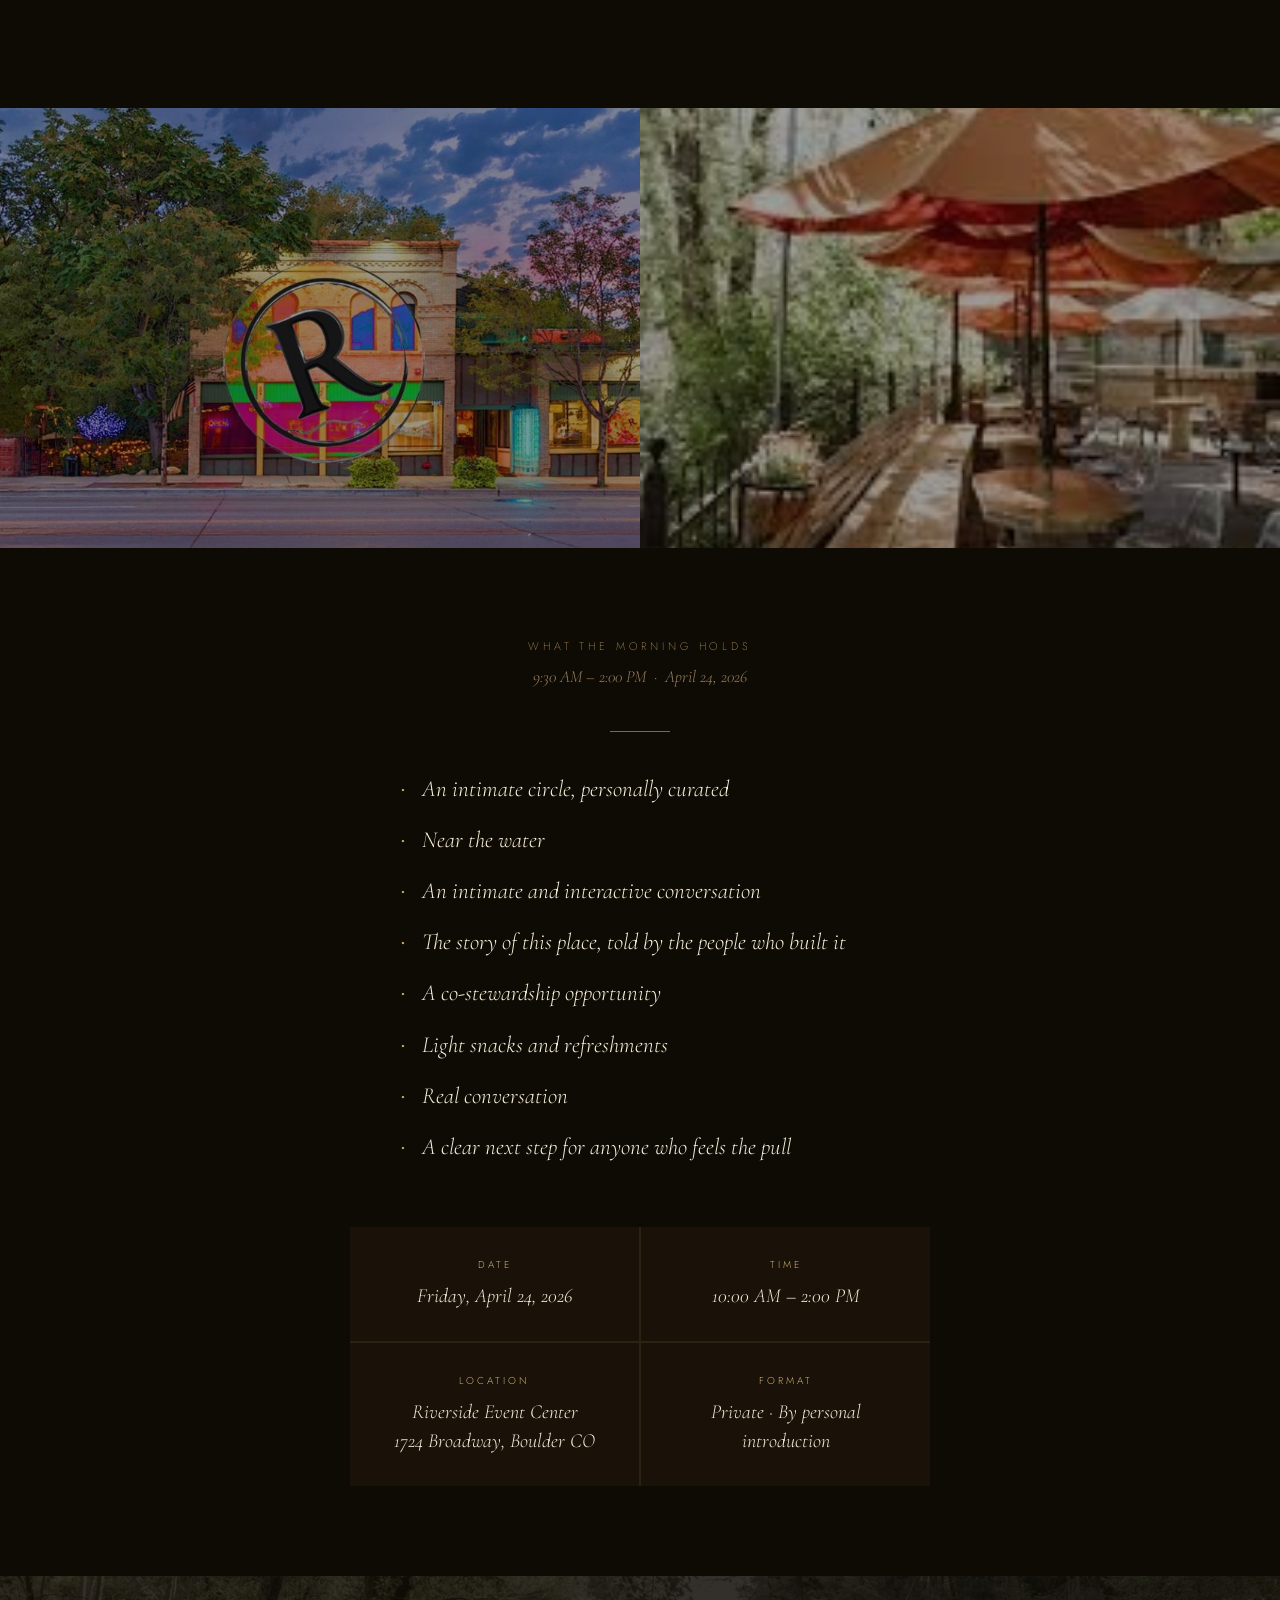
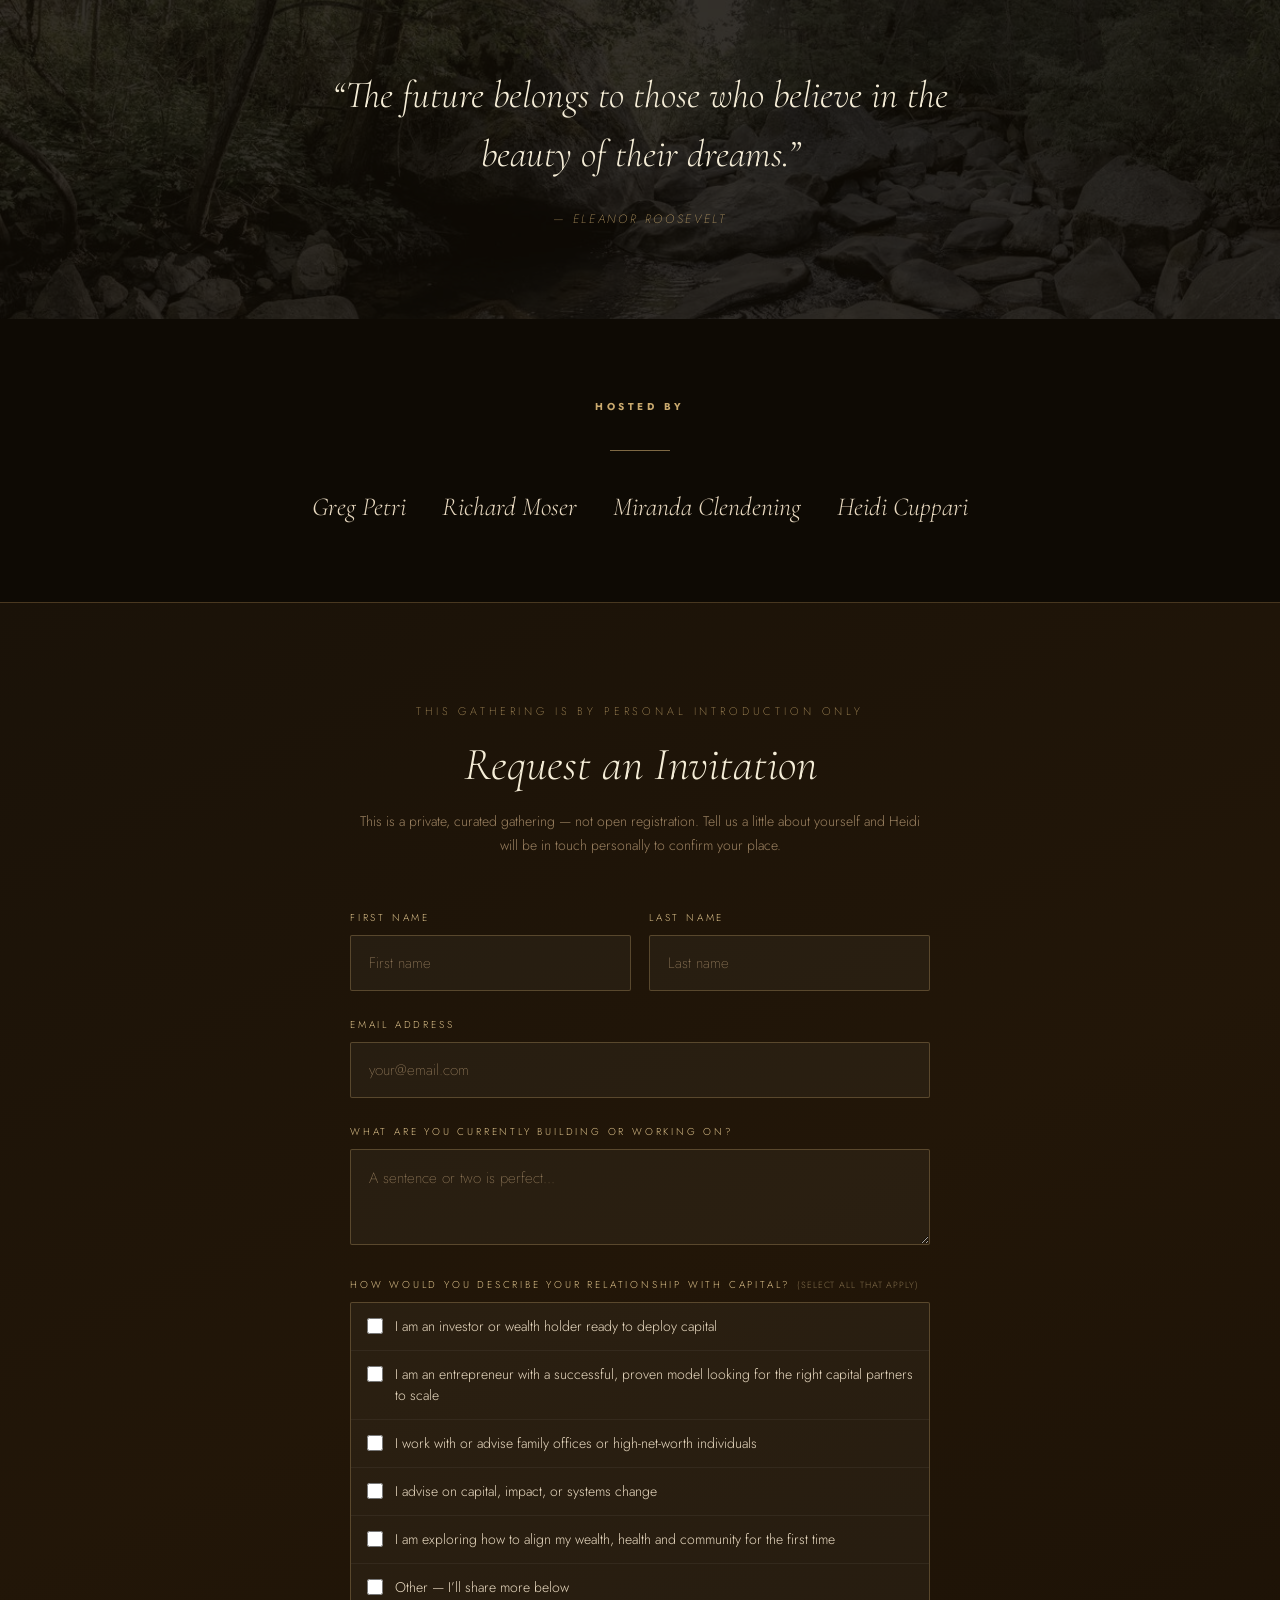
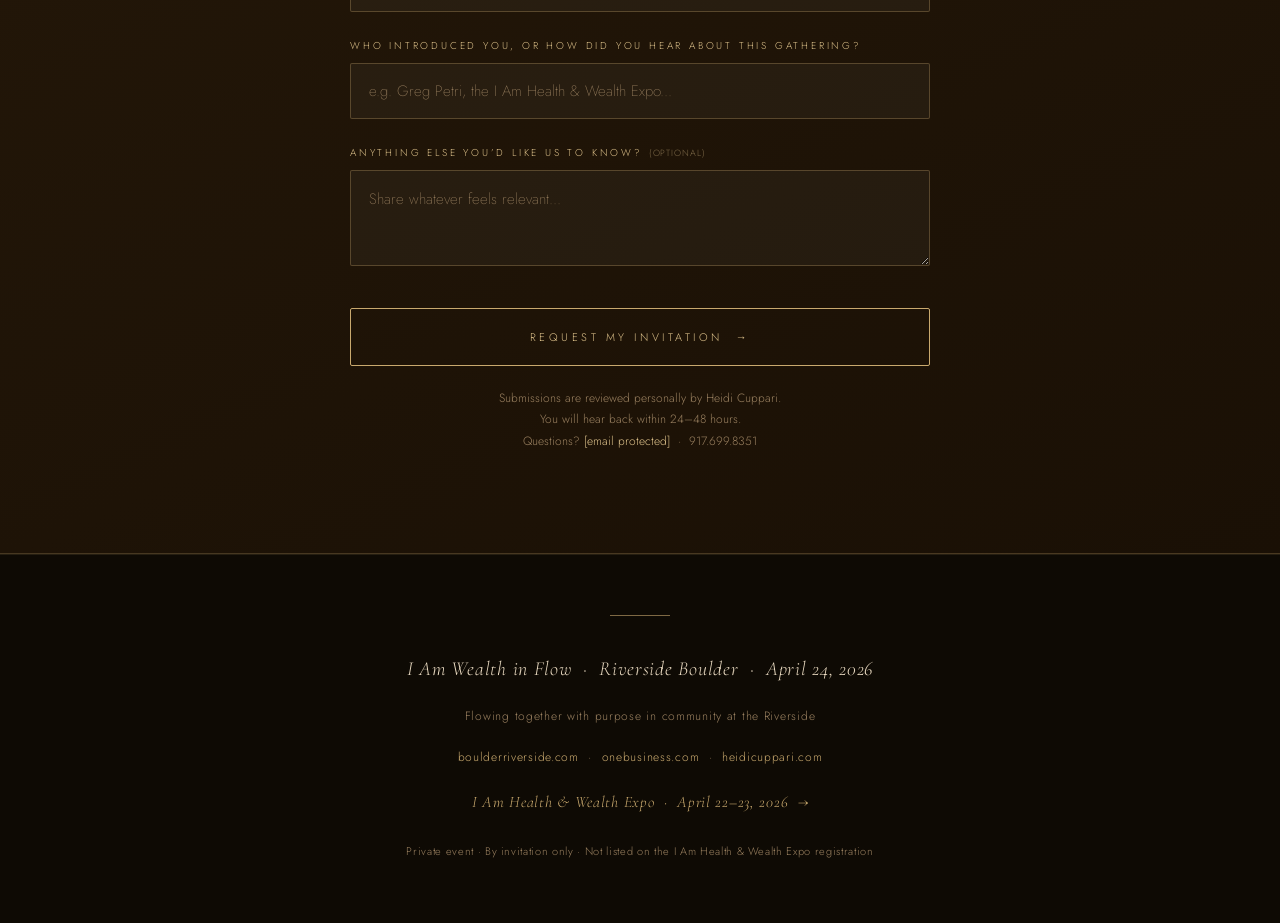
==== commit 3bab7351: "Update event start time in index.html" ====
--- a/wealth-in-flow/index.html
+++ b/wealth-in-flow/index.html
@@ -131,7 +131,7 @@
     <div class="hero-rule"></div>
     <h1 class="hero-title">I Am Wealth<br>in Flow</h1>
     <p class="hero-subtitle">Private Invite Only Event &nbsp;·&nbsp; Riverside, Boulder</p>
-    <p class="hero-date">Friday, April 24, 2026 &nbsp;&middot;&nbsp; 10:00 AM &ndash; 2:00 PM</p>
+    <p class="hero-date">Friday, April 24, 2026 &nbsp;&middot;&nbsp; 9:30 AM &ndash; 2:00 PM</p>
   </div>
   <div class="scroll-cue">
     <span>Discover</span>
